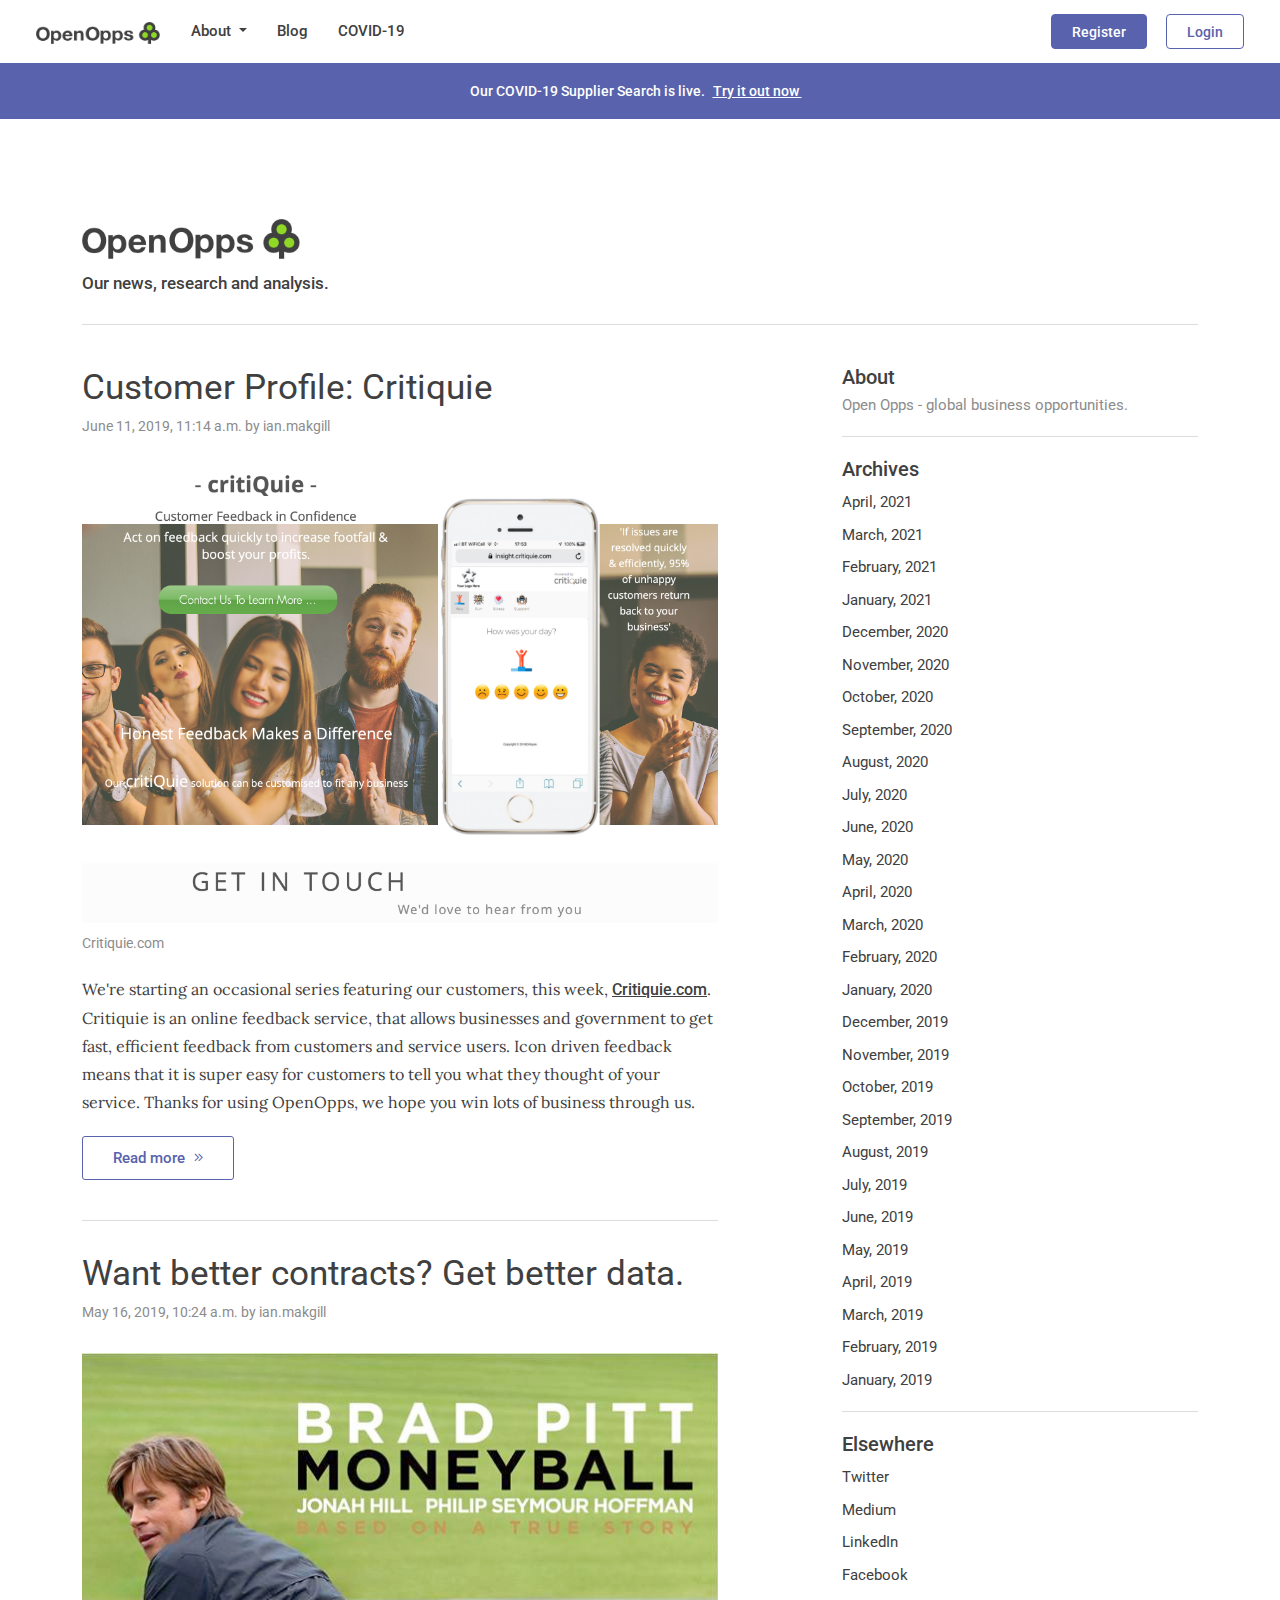
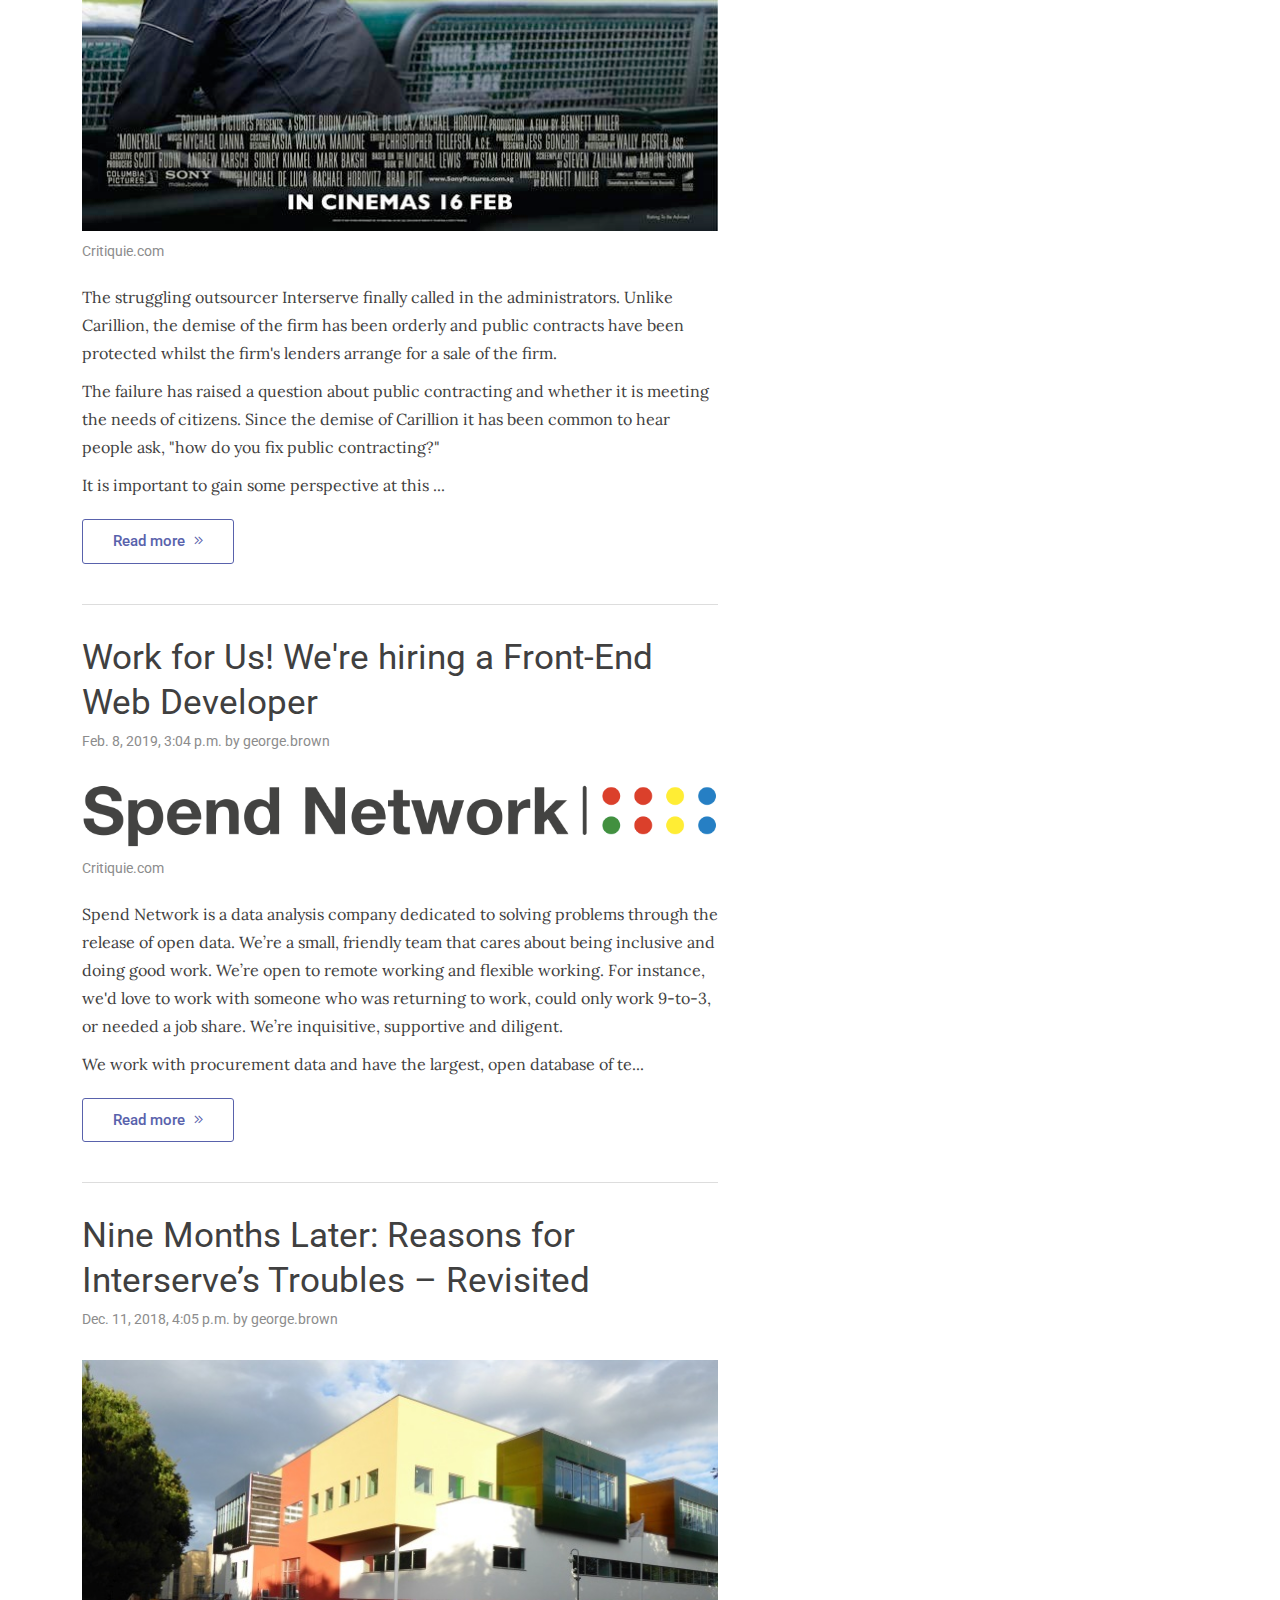
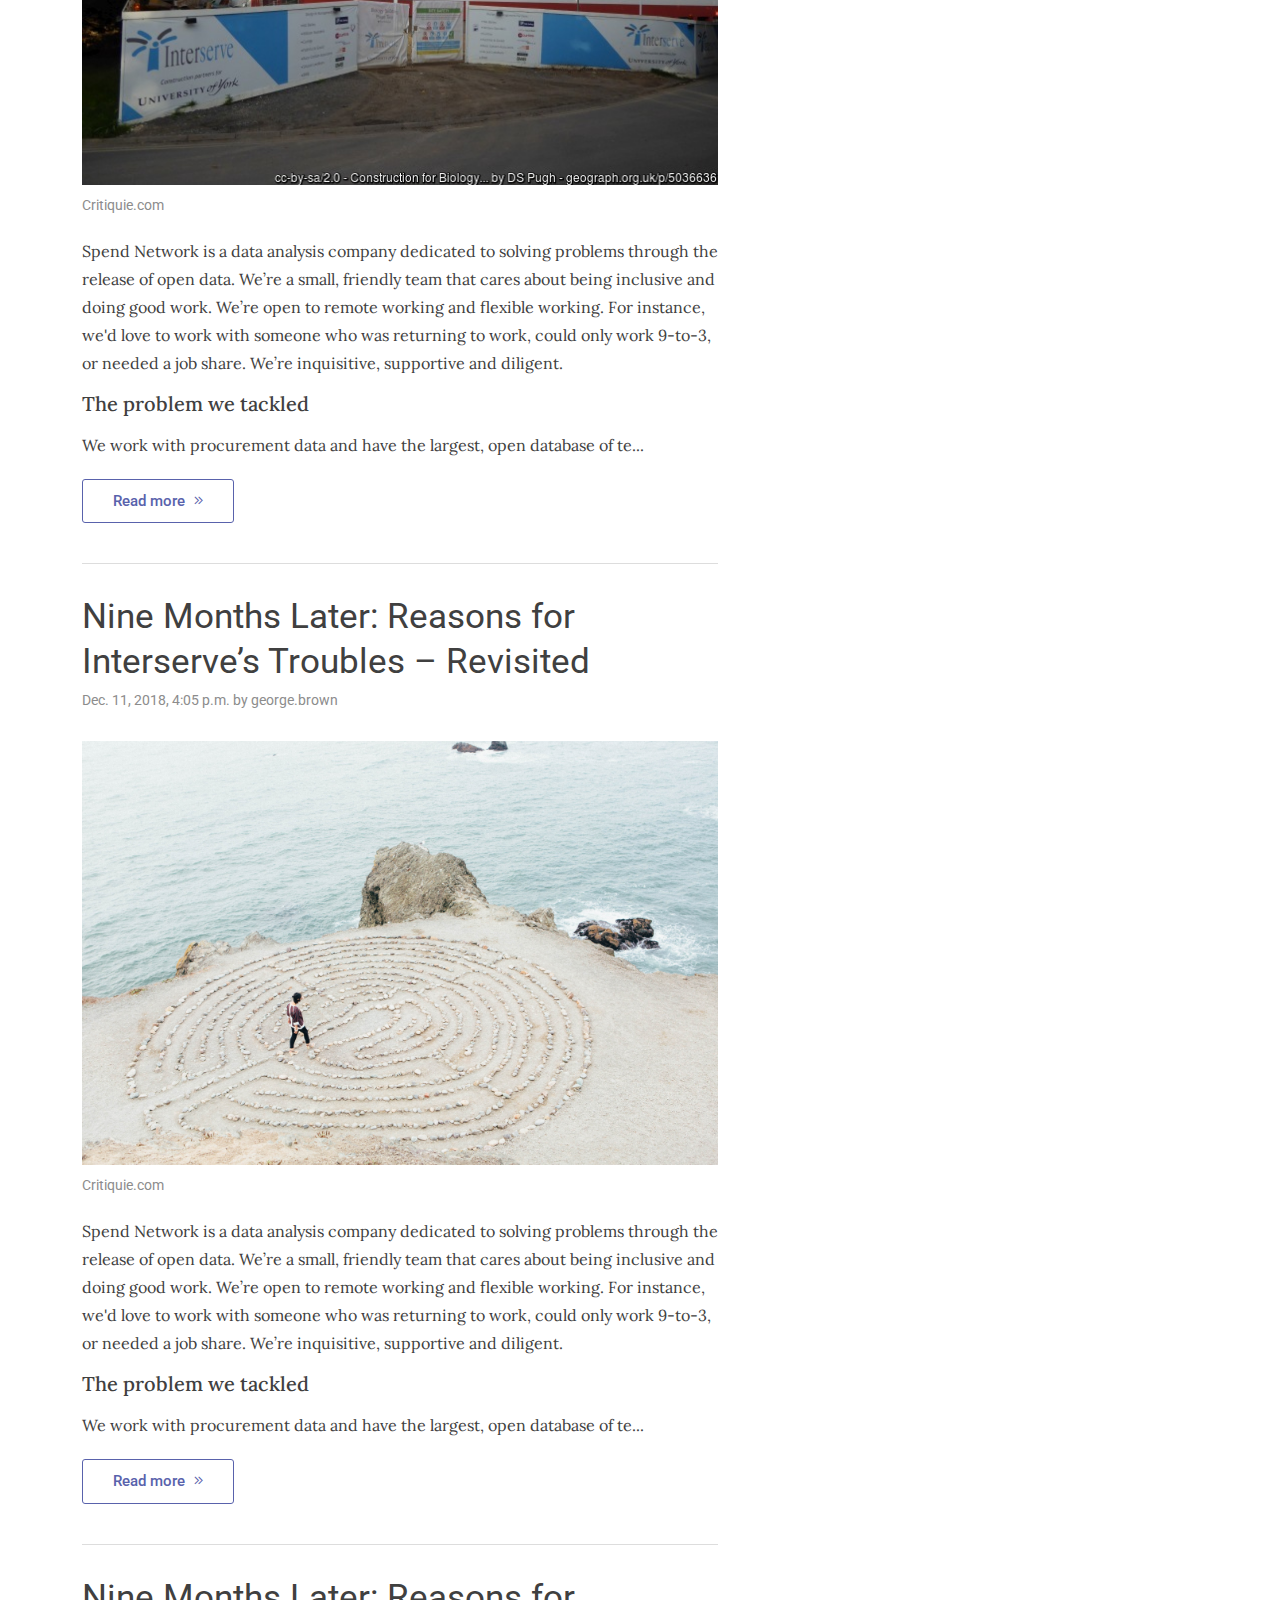
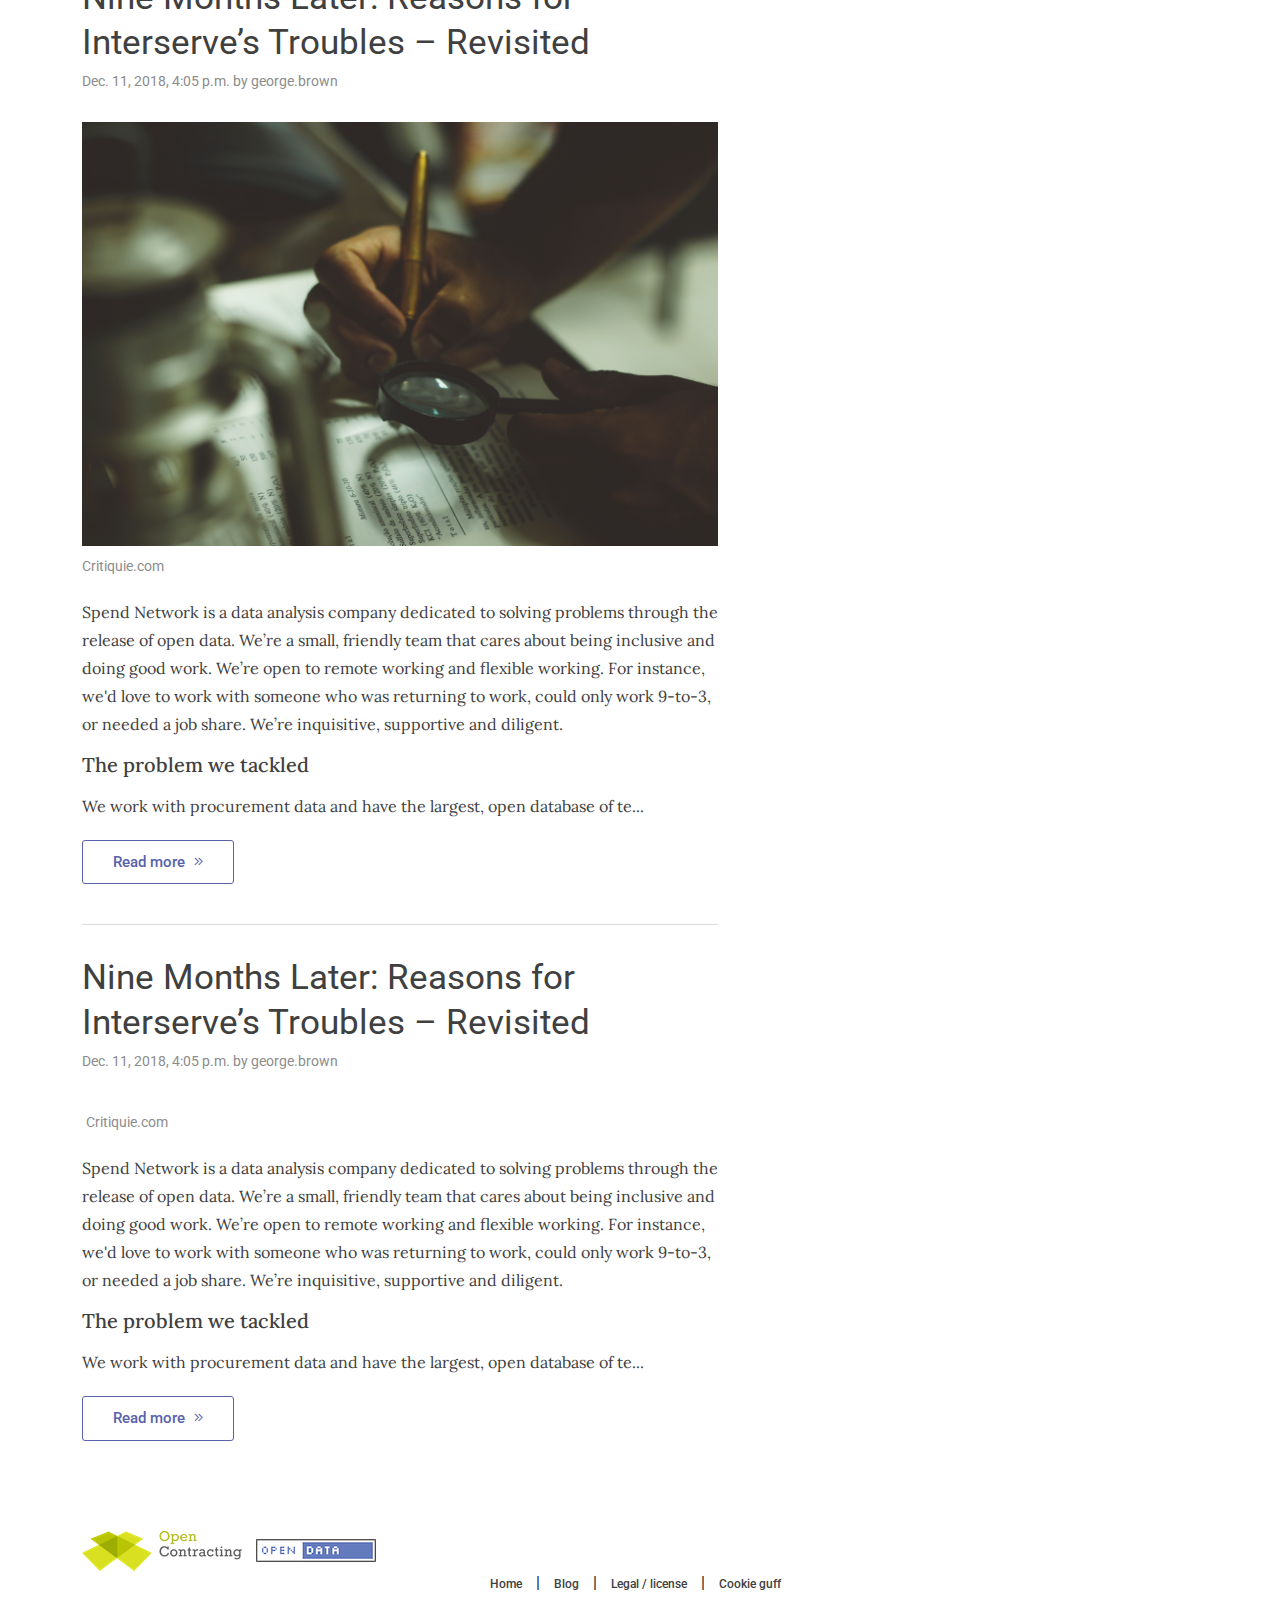
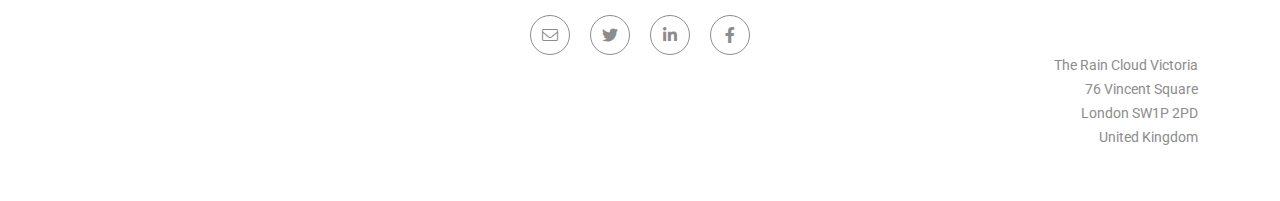
==== blog.html @ 3e7a27a9 "Blog page add" ====
<!doctype html>
<html class="no-js" lang="">

<head>
   <meta charset="utf-8">
   <title>Blog-</title>
   <meta name="description" content="">
   <meta name="viewport" content="width=device-width, initial-scale=1">
   <!-- google fonts link  -->
   <link
      href="https://fonts.googleapis.com/css2?family=Lora:ital,wght@0,400;0,500;0,600;0,700;1,400;1,500;1,600;1,700&family=Roboto:wght@300;400;500;700;900&display=swap"
      rel="stylesheet">
   <!-- Favicons -->
   <link rel="icon" href="asset/img/favicons/icon.png">
   <!-- bootstrap css link  -->
   <link rel="stylesheet" href="asset/css/bootstrap.min.css">
   <!-- font awsome icon link -->
   <link rel="stylesheet" href="asset/css/fontawsome.css">
   <!-- main css file link -->
   <link rel="stylesheet" href="asset/css/style.css">
   <!-- responsive css link -->
   <link rel="stylesheet" href="asset/css/responsive.css">
   <!-- this is for mordanizar js link -->
   <script src="asset/js/vendor/modernizr-3.6.0.min.js"></script>
</head>

<body>
   <!-- start header area  -->
   <header id="main_header">
      <div class="container-fluid">
         <div class="row">
            <div class="col-12">
               <nav class="navbar navbar-expand-lg">
                  <div class="container-fluid">
                     <a class="navbar-brand" href="#">
                        <img class="img-fluid" src="asset/img/logo.png" alt="">
                     </a>
                     <button class="navbar-toggler" type="button" data-bs-toggle="collapse"
                        data-bs-target="#navbarSupportedContent" aria-controls="navbarSupportedContent"
                        aria-expanded="false" aria-label="Toggle navigation">
                        <span class="navbar-toggler-icon"></span>
                     </button>
                     <div class="collapse navbar-collapse" id="navbarSupportedContent">
                        <ul class="navbar-nav me-auto mb-2 mb-lg-0">
                           <li class="nav-item dropdown">
                              <a class="nav-link dropdown-toggle" href="#" id="navbarDropdown" role="button"
                                 data-bs-toggle="dropdown" aria-expanded="false">
                                 About
                              </a>
                              <ul class="dropdown-menu" aria-labelledby="navbarDropdown">
                                 <li><a class="dropdown-item" href="#">Contact us</a></li>
                                 <li><a class="dropdown-item" href="#">Our company</a></li>
                                 <li><a class="dropdown-item" href="#">Vision</a></li>
                                 <li><a class="dropdown-item" href="#">FAQs</a></li>
                                 <li><a class="dropdown-item" href="#">Logos</a></li>
                              </ul>
                           </li>
                           <li class="nav-item">
                              <a class="nav-link" href="#">Blog</a>
                           </li>
                           <li class="nav-item">
                              <a class="nav-link" href="#">COVID-19</a>
                           </li>
                        </ul>
                        <div class="d-flex">
                           <div class="header_auth_btn">
                              <ul>
                                 <li><a class="res_btn" href="#">Register</a></li>
                                 <li><a href="#">Login</a></li>
                              </ul>
                           </div>
                        </div>
                     </div>
                  </div>
               </nav>
            </div>
         </div>
      </div>
   </header>
   <!-- end header area  -->

   <!-- header infor box  -->
   <div id="header_info_box">
      <div class="container">
         <div class="row">
            <div class="col-12">
               <div class="header_info_content text-center">
                  <h4>Our COVID-19 Supplier Search is live. <a href="#">Try it out now <i
                           class="fal fa-angle-double-right"></i></a></h4>
               </div>
            </div>
         </div>
      </div>
   </div>
   <!-- end header info box  -->

   <!-- start blog page wrapper -->
   <section id="blog_page">
      <div class="container">
         <div class="row">
            <div class="col-12">
               <div class="blog_page_top_header">
                  <a href="#">
                     <img class="img-fluid" src="asset/img/logo.png" alt="">
                  </a>
                  <h4>Our news, research and analysis.</h4>
               </div>
               <div class="blog_page_main_wrapper">
                  <div class="row">
                     <div class="col-xl-8">
                        <div class="blog_left_panel">
                           <div class="blog_item">
                              <div class="top_title">
                                 <a href="#">Customer Profile: Critiquie</a>
                                 <p>June 11, 2019, 11:14 a.m. by ian.makgill</p>
                              </div>
                              <div class="blog_image">
                                 <img class="img-fluid" src="asset/img/blog/1.png" alt="">
                                 <a class="image_credit" href="#">Critiquie.com</a>
                              </div>
                              <div class="blog_details">
                                 <p>We're starting an occasional series featuring our customers, this week, <a href="#">Critiquie.com</a>.
                                 Critiquie is an online feedback service, that allows businesses and government to get fast, efficient feedback from customers and service users. Icon driven feedback means that it is super easy for customers to tell you what they thought of your service.
                                 Thanks for using OpenOpps, we hope you win lots of business through us.</p>
                              </div>
                              <div class="blog_read_more_action">
                                 <a href="#">Read more <i class="fal fa-angle-double-right"></i></a>
                              </div>
                           </div>
                           <div class="blog_item">
                              <div class="top_title">
                                 <a href="#">Want better contracts? Get better data.</a>
                                 <p>May 16, 2019, 10:24 a.m. by ian.makgill</p>
                              </div>
                              <div class="blog_image">
                                 <img class="img-fluid" src="asset/img/blog/2.png" alt="">
                                 <a class="image_credit" href="#">Critiquie.com</a>
                              </div>
                              <div class="blog_details">
                                 <p>The struggling outsourcer Interserve finally called in the administrators. Unlike Carillion, the demise of the firm has been orderly and public contracts have been protected whilst the firm's lenders arrange for a sale of the firm.</p>
                                 <p>The failure has raised a question about public contracting and whether it is meeting the needs of citizens. Since the demise of Carillion it has been common to hear people ask, "how do you fix public contracting?"</p>
                                 <p>It is important to gain some perspective at this ...</p>
                              </div>
                              <div class="blog_read_more_action">
                                 <a href="#">Read more <i class="fal fa-angle-double-right"></i></a>
                              </div>
                           </div>
                           <div class="blog_item">
                              <div class="top_title">
                                 <a href="#">Work for Us! We're hiring a Front-End Web Developer</a>
                                 <p>Feb. 8, 2019, 3:04 p.m. by george.brown</p>
                              </div>
                              <div class="blog_image">
                                 <img class="img-fluid" src="asset/img/blog/3.png" alt="">
                                 <a class="image_credit" href="#">Critiquie.com</a>
                              </div>
                              <div class="blog_details">
                                 <p>Spend Network is a data analysis company dedicated to solving problems through the release of open data. We’re a small, friendly team that cares about being inclusive and doing good work. We’re open to remote working and flexible working. For instance, we'd love to work with someone who was returning to work, could only work 9-to-3, or needed a job share. We’re inquisitive, supportive and diligent.</p>
                                 <p>We work with procurement data and have the largest, open database of te...</p>
                              </div>
                              <div class="blog_read_more_action">
                                 <a href="#">Read more <i class="fal fa-angle-double-right"></i></a>
                              </div>
                           </div>
                           <div class="blog_item">
                              <div class="top_title">
                                 <a href="#">Nine Months Later: Reasons for Interserve’s Troubles – Revisited</a>
                                 <p>Dec. 11, 2018, 4:05 p.m. by george.brown</p>
                              </div>
                              <div class="blog_image">
                                 <img class="img-fluid" src="asset/img/blog/4.jpg" alt="">
                                 <a class="image_credit" href="#">Critiquie.com</a>
                              </div>
                              <div class="blog_details">
                                 <p>Spend Network is a data analysis company dedicated to solving problems through the release of open data. We’re a small, friendly team that cares about being inclusive and doing good work. We’re open to remote working and flexible working. For instance, we'd love to work with someone who was returning to work, could only work 9-to-3, or needed a job share. We’re inquisitive, supportive and diligent.</p>
                                 <h3>The problem we tackled</h3>
                                 <p>We work with procurement data and have the largest, open database of te...</p>
                              </div>
                              <div class="blog_read_more_action">
                                 <a href="#">Read more <i class="fal fa-angle-double-right"></i></a>
                              </div>
                           </div>
                           <div class="blog_item">
                              <div class="top_title">
                                 <a href="#">Nine Months Later: Reasons for Interserve’s Troubles – Revisited</a>
                                 <p>Dec. 11, 2018, 4:05 p.m. by george.brown</p>
                              </div>
                              <div class="blog_image">
                                 <img class="img-fluid" src="asset/img/blog/5.jpg" alt="">
                                 <a class="image_credit" href="#">Critiquie.com</a>
                              </div>
                              <div class="blog_details">
                                 <p>Spend Network is a data analysis company dedicated to solving problems through the release of open data. We’re a small, friendly team that cares about being inclusive and doing good work. We’re open to remote working and flexible working. For instance, we'd love to work with someone who was returning to work, could only work 9-to-3, or needed a job share. We’re inquisitive, supportive and diligent.</p>
                                 <h3>The problem we tackled</h3>
                                 <p>We work with procurement data and have the largest, open database of te...</p>
                              </div>
                              <div class="blog_read_more_action">
                                 <a href="#">Read more <i class="fal fa-angle-double-right"></i></a>
                              </div>
                           </div>
                           <div class="blog_item">
                              <div class="top_title">
                                 <a href="#">Nine Months Later: Reasons for Interserve’s Troubles – Revisited</a>
                                 <p>Dec. 11, 2018, 4:05 p.m. by george.brown</p>
                              </div>
                              <div class="blog_image">
                                 <img class="img-fluid" src="asset/img/blog/6.jpg" alt="">
                                 <a class="image_credit" href="#">Critiquie.com</a>
                              </div>
                              <div class="blog_details">
                                 <p>Spend Network is a data analysis company dedicated to solving problems through the release of open data. We’re a small, friendly team that cares about being inclusive and doing good work. We’re open to remote working and flexible working. For instance, we'd love to work with someone who was returning to work, could only work 9-to-3, or needed a job share. We’re inquisitive, supportive and diligent.</p>
                                 <h3>The problem we tackled</h3>
                                 <p>We work with procurement data and have the largest, open database of te...</p>
                              </div>
                              <div class="blog_read_more_action">
                                 <a href="#">Read more <i class="fal fa-angle-double-right"></i></a>
                              </div>
                           </div>
                           <div class="blog_item">
                              <div class="top_title">
                                 <a href="#">Nine Months Later: Reasons for Interserve’s Troubles – Revisited</a>
                                 <p>Dec. 11, 2018, 4:05 p.m. by george.brown</p>
                              </div>
                              <div class="blog_image">
                                 <img class="img-fluid" src="asset/img/blog/7.jpg" alt="">
                                 <a class="image_credit" href="#">Critiquie.com</a>
                              </div>
                              <div class="blog_details">
                                 <p>Spend Network is a data analysis company dedicated to solving problems through the release of open data. We’re a small, friendly team that cares about being inclusive and doing good work. We’re open to remote working and flexible working. For instance, we'd love to work with someone who was returning to work, could only work 9-to-3, or needed a job share. We’re inquisitive, supportive and diligent.</p>
                                 <h3>The problem we tackled</h3>
                                 <p>We work with procurement data and have the largest, open database of te...</p>
                              </div>
                              <div class="blog_read_more_action">
                                 <a href="#">Read more <i class="fal fa-angle-double-right"></i></a>
                              </div>
                           </div>
                        </div>
                     </div>
                     <div class="col-xl-4">
                        <div class="blog_page_right_panel">
                           <div class="about_right_blog">
                              <h3>About</h3>
                              <p>Open Opps - global business opportunities.</p>
                           </div>
                           <div class="blog_right_archive">
                              <h3>Archives</h3>
                              <ul>
                                 <li><a href="#">April, 2021</a></li>
                                 <li><a href="#">March, 2021</a></li>
                                 <li><a href="#">February, 2021</a></li>
                                 <li><a href="#">January, 2021</a></li>
                                 <li><a href="#">December, 2020</a></li>
                                 <li><a href="#">November, 2020</a></li>
                                 <li><a href="#">October, 2020</a></li>
                                 <li><a href="#">September, 2020</a></li>
                                 <li><a href="#">August, 2020</a></li>
                                 <li><a href="#">July, 2020</a></li>
                                 <li><a href="#">June, 2020</a></li>
                                 <li><a href="#">May, 2020</a></li>
                                 <li><a href="#">April, 2020</a></li>
                                 <li><a href="#">March, 2020</a></li>
                                 <li><a href="#">February, 2020</a></li>
                                 <li><a href="#">January, 2020</a></li>
                                 <li><a href="#">December, 2019</a></li>
                                 <li><a href="#">November, 2019</a></li>
                                 <li><a href="#">October, 2019</a></li>
                                 <li><a href="#">September, 2019</a></li>
                                 <li><a href="#">August, 2019</a></li>
                                 <li><a href="#">July, 2019</a></li>
                                 <li><a href="#">June, 2019</a></li>
                                 <li><a href="#">May, 2019</a></li>
                                 <li><a href="#">April, 2019</a></li>
                                 <li><a href="#">March, 2019</a></li>
                                 <li><a href="#">February, 2019</a></li>
                                 <li><a href="#">January, 2019</a></li>
                              </ul>
                           </div>
                           <div class="blog_right_else">
                              <h3>Elsewhere</h3>
                              <ul>
                                 <li><a href="#">Twitter</a></li>
                                 <li><a href="#">Medium</a></li>
                                 <li><a href="#">LinkedIn</a></li>
                                 <li><a href="#">Facebook</a></li>
                              </ul>
                           </div>
                        </div>
                     </div>
                  </div>
               </div>
            </div>
         </div>
      </div>
   </section>
   <!-- end blog page wrapper -->




















   <!-- start footer area  -->
   <footer id="footer">
      <div class="container">
         <div class="row">
            <div class="col-12">
               <div class="footer_wrapper">
                  <div class="row align-items-center">
                     <div class="col-xxl-4">
                        <div class="footer_left_image">
                           <ul>
                              <li><img class="img-fluid" src="asset/img/ocp.png" alt=""></li>
                              <li><img class="img-fluid" src="asset/img/open-data.png" alt=""></li>
                           </ul>
                        </div>
                     </div>
                     <div class="col-xxl-4">
                        <div class="footer_social text-center">
                           <div class="link_box">
                              <ul>
                                 <li><a href="#">Home</a></li>
                                 <li>|</li>
                                 <li><a href="#">Blog</a></li>
                                 <li>|</li>
                                 <li><a href="#">Legal / license</a></li>
                                 <li>|</li>
                                 <li><a href="#">Cookie guff</a></li>
                              </ul>
                           </div>
                           <div class="social_box">
                              <ul>
                                 <li><a href="#"><i class="fal fa-envelope"></i></a></li>
                                 <li><a href="#"><i class="fab fa-twitter"></i></a></li>
                                 <li><a href="#"><i class="fab fa-linkedin-in"></i></a></li>
                                 <li><a href="#"><i class="fab fa-facebook-f"></i></a></li>
                              </ul>
                           </div>
                        </div>
                     </div>
                     <div class="col-xxl-4">
                        <div class="footer_right_box text-end">
                           <ul>
                              <li>The Rain Cloud Victoria</li>
                              <li>76 Vincent Square</li>
                              <li>London SW1P 2PD</li>
                              <li>United Kingdom</li>
                           </ul>
                        </div>
                     </div>
                  </div>
               </div>
            </div>
         </div>
      </div>
   </footer>
   <!-- end footer area  -->

   <!-- all javascript load here -->
   <script src="asset/js/vendor/jquery-3.3.1.min.js"></script>
   <script src="asset/js/bootstrap.bundle.min.js"></script>
   <script src="asset/js/custom.js"></script>
</body>

</html>
---- asset/css/style.css ----
*{margin:0;padding:0;outline:0;font-family:"Roboto",sans-serif}ul{margin:0;padding:0;font-family:"Roboto",sans-serif}ul li{margin:0;padding:0;list-style:none;font-family:"Roboto",sans-serif}a{text-decoration:none;color:#404040;transition:0.4s;font-family:"Roboto",sans-serif}a:hover{text-decoration:none;color:#404040}h1,h2,h3,h4,h5,h6{margin:0;padding:0;font-family:"Roboto",sans-serif;color:#404040}body{position:relative;font-family:"Roboto",sans-serif}p{margin:0;padding:0;color:#8C8C8C;font-family:"Roboto",sans-serif}.c_input{border:1px solid #ddd;font-size:1.25rem;line-height:1.333333;width:100%;border-radius:0px;color:#8C8C8C;transition:0.4s}.c_input:focus{border-color:#5962AC}.pl0{padding-left:0px}.pr0{padding-right:0px}#main_header{background-color:#fff}#main_header .navbar{padding:0px}#main_header .navbar-brand img{width:140px}#main_header .nav-link{font-weight:500;font-size:15px;padding:20px 15px}#main_header .dropdown-menu{width:200px;border:none;box-shadow:0px 23px 46px rgba(0,0,0,0.1);padding:0px;margin-top:0px}#main_header .dropdown-item{font-weight:500;font-size:15px;padding:10px 15px;background-color:#fff}#main_header .dropdown-item:hover{background-color:#5962AC;color:#fff}#main_header .header_auth_btn ul li{display:inline-block;margin-left:15px}#main_header .header_auth_btn ul li a{display:block;height:35px;padding:0px 20px;border:1px solid #5962AC;text-align:center;font-weight:500;line-height:35px;font-size:14px;border-radius:4px;color:#5962AC}#main_header .header_auth_btn ul li a:hover{background-color:#5962AC;color:#fff;box-shadow:0px 23px 46px rgba(0,0,0,0.1)}#main_header .header_auth_btn ul li .res_btn{background-color:#5962AC;color:#fff}#header_info_box{background-color:#5962AC;padding:20px 0px}#header_info_box .header_info_content h4{color:#fff;font-size:16px;font-size:14px}#header_info_box .header_info_content h4 a{color:#fff;font-size:16px;font-size:14px;text-decoration:underline;margin-left:5px}#header_info_box .header_info_content h4 a i{opacity:0;position:relative;left:0px;transition:0.4s}#header_info_box .header_info_content h4 a:hover{text-decoration:none}#header_info_box .header_info_content h4 a:hover i{left:10px;opacity:1}#hero_banar{padding:60px 0px;background-color:#fff}#serch_engine_area{padding:10px 0px 40px 0px}#serch_engine_area .top_title{border-top:1px solid #ddd;padding-top:40px}#serch_engine_area .top_title h3{color:#404040;font-size:28px;font-family:"Lora",serif}#serch_engine_area .top_title p{font-size:17px;color:#404040;margin-top:7px;font-family:"Lora",serif}#serch_engine_area .main_form_area{margin-top:60px}#serch_engine_area .main_form_area .normal_form .input_box input{color:#404040}#serch_engine_area .main_form_area .normal_form .input_box input,#serch_engine_area .main_form_area .normal_form .input_box select{height:55px;padding:0px 25px;font-size:17px;line-height:55px;font-weight:400}#serch_engine_area .main_form_area .normal_form .input_box select{border-left:none}#serch_engine_area .main_form_area .normal_form .input_box select option{font-size:18px;color:#404040}#serch_engine_area .main_form_area .normal_form .form_subit_btn button{width:70px;background-color:#5962AC;border:none;height:55px;color:#fff;outline:none;line-height:55px}#serch_engine_area .main_form_area .toggle_advance_form{margin-top:10px}#serch_engine_area .main_form_area .toggle_advance_form button{background-color:transparent;border:none;outline:none;color:#0275d8;font-size:14px}#serch_engine_area .main_form_area #advanced-search-collaspe{margin-top:20px}#serch_engine_area .main_form_area .advace_form_element .form_row{margin-bottom:20px}#serch_engine_area .main_form_area .advace_form_element .form_row:last-child{margin-bottom:0px}#serch_engine_area .main_form_area .advace_form_element .input_box label{font-size:13px;color:#404040;display:block;margin-bottom:7px}#serch_engine_area .main_form_area .advace_form_element .input_box input{width:100%;height:40px;line-height:40px;font-size:13px;font-weight:500;padding:0px 13px;color:#8C8C8C}#serch_engine_area .main_form_area .advace_form_element .input_box select{width:100%;height:40px;line-height:40px;font-size:13px;font-weight:500;padding:0px 13px}#serch_engine_area .main_form_area .advace_form_element .input_box select option{color:#404040;font-size:15px}#about_feedback_area{padding:50px 0px;background-color:#fff}#about_feedback_area .about_feedback_wrapper{border-top:1px solid #ddd;border-bottom:1px solid #ddd;padding:70px 0px}#about_feedback_area .about_feedback_wrapper .about_feedback_content h3{font-family:"Lora",serif;font-size:28px;line-height:35px;color:#404040;width:90%;margin:0 auto}#about_feedback_area .about_feedback_wrapper .about_feedback_content p{margin-top:14px}#leading_research{padding:30px 0px 50px 0px;background-color:#fff}#leading_research .top_title h3{font-family:"Lora",serif;font-size:30px}#leading_research .leading_research_wrapper{margin-top:60px;border-bottom:1px solid #ddd;padding-bottom:100px}#leading_research .leading_research_wrapper .leading_research_item h3{font-family:"Lora",serif;color:#404040;font-size:25px}#leading_research .leading_research_wrapper .leading_research_item p{width:70%;margin:0 auto;margin-top:15px;color:#404040}#leading_research .leading_research_wrapper .leading_research_item a{display:inline-block;border:1px solid #5962AC;color:#5962AC;font-weight:600;font-size:14px;margin-top:18px;padding:10px 30px;border-radius:3px}#leading_research .leading_research_wrapper .leading_research_item a:hover{background-color:#5962AC;color:#fff}#why_us{padding:30px 0px 50px 0px;background-color:#fff}#why_us .top_title h3{font-family:"Lora",serif;font-size:30px}#why_us .why_us_wrapper{margin-top:60px;border-bottom:1px solid #ddd;padding-bottom:90px}#why_us .why_us_wrapper .why_us_item h3{font-family:"Lora",serif;color:#404040;font-size:25px}#why_us .why_us_wrapper .why_us_item p{width:80%;margin:0 auto;margin-top:10px;color:#404040}#why_us .why_us_wrapper .why_us_item a{display:inline-block;border:1px solid #5962AC;color:#5962AC;font-weight:600;font-size:14px;margin-top:18px;padding:10px 30px;border-radius:3px}#why_us .why_us_wrapper .why_us_item a:hover{background-color:#5962AC;color:#fff}#brand_area{padding:20px 0px 50px 0px;background-color:#fff}#brand_area .top_title h3{font-family:"Lora",serif;font-size:26px;color:#404040}#brand_area .brand_wrapper{margin-top:50px;border-bottom:1px solid #ddd;padding-bottom:100px}#footer{padding:50px 0px 50px 0px;background-color:#fff}#footer .footer_wrapper .footer_left_image ul li{display:inline-block;margin-right:10px}#footer .footer_wrapper .footer_social .link_box ul li{display:inline-block;margin-right:10px}#footer .footer_wrapper .footer_social .link_box ul li a{color:#404040;font-weight:500;font-size:12px}#footer .footer_wrapper .footer_social .link_box ul li a:hover{color:#5962AC;text-decoration:underline}#footer .footer_wrapper .footer_social .social_box{margin-top:20px}#footer .footer_wrapper .footer_social .social_box ul li{display:inline-block;margin:0px 8px}#footer .footer_wrapper .footer_social .social_box ul li a{height:40px;width:40px;border:1px solid #8C8C8C;display:block;text-align:center;line-height:40px;color:#8C8C8C;border-radius:50%}#footer .footer_wrapper .footer_social .social_box ul li a:hover{background-color:#5962AC;border-color:#5962AC;color:#fff}#footer .footer_wrapper .footer_right_box ul li{display:block;font-size:14px;color:#8C8C8C;margin-bottom:3px}#blog_page{padding:100px 0px 40px 0px;background-color:#fff}#blog_page .blog_page_top_header{border-bottom:1px solid #ddd;padding-bottom:30px}#blog_page .blog_page_top_header a img{height:40px}#blog_page .blog_page_top_header h4{font-size:17px;color:#404040;margin-top:14px}#blog_page .blog_page_main_wrapper{margin-top:40px}#blog_page .blog_page_main_wrapper .blog_left_panel{padding-right:100px}#blog_page .blog_page_main_wrapper .blog_left_panel .blog_item{border-bottom:1px solid #ddd;padding-bottom:40px;margin-bottom:30px}#blog_page .blog_page_main_wrapper .blog_left_panel .blog_item .top_title a{font-size:35px;color:#404040;line-height:45px}#blog_page .blog_page_main_wrapper .blog_left_panel .blog_item .top_title a:hover{text-decoration:underline;color:#5962AC}#blog_page .blog_page_main_wrapper .blog_left_panel .blog_item .top_title p{font-size:14px;margin-top:6px}#blog_page .blog_page_main_wrapper .blog_left_panel .blog_item .blog_image{margin-top:30px}#blog_page .blog_page_main_wrapper .blog_left_panel .blog_item .blog_image img{width:100%}#blog_page .blog_page_main_wrapper .blog_left_panel .blog_item .blog_image .image_credit{font-size:14px;color:#8C8C8C;margin-top:10px;display:inline-block}#blog_page .blog_page_main_wrapper .blog_left_panel .blog_item .blog_image .image_credit:hover{color:#5962AC;text-decoration:underline}#blog_page .blog_page_main_wrapper .blog_left_panel .blog_item .blog_details{margin-top:20px}#blog_page .blog_page_main_wrapper .blog_left_panel .blog_item .blog_details p{font-size:16px;color:#404040;line-height:28px;margin-bottom:10px;font-family:"Lora",serif}#blog_page .blog_page_main_wrapper .blog_left_panel .blog_item .blog_details p a{color:#404040;text-decoration:underline;font-weight:500}#blog_page .blog_page_main_wrapper .blog_left_panel .blog_item .blog_details p a:hover{color:#5962AC}#blog_page .blog_page_main_wrapper .blog_left_panel .blog_item .blog_details h3{margin:15px 0px;font-size:20px;font-family:"Lora",serif;color:#404040}#blog_page .blog_page_main_wrapper .blog_left_panel .blog_item .blog_read_more_action{margin-top:20px}#blog_page .blog_page_main_wrapper .blog_left_panel .blog_item .blog_read_more_action a{display:inline-block;border:1px solid #5962AC;color:#5962AC;font-weight:500;font-size:15px;padding:10px 30px;border-radius:3px}#blog_page .blog_page_main_wrapper .blog_left_panel .blog_item .blog_read_more_action a i{margin-left:5px}#blog_page .blog_page_main_wrapper .blog_left_panel .blog_item .blog_read_more_action a:hover{background-color:#5962AC;color:#fff;box-shadow:0px 23px 46px rgba(0,0,0,0.1)}#blog_page .blog_page_main_wrapper .blog_left_panel :last-child{margin-bottom:0px;padding-bottom:0px;border:none}#blog_page .blog_page_main_wrapper .blog_page_right_panel .about_right_blog{border-bottom:1px solid #ddd;padding-bottom:20px}#blog_page .blog_page_main_wrapper .blog_page_right_panel .about_right_blog h3{font-size:20px;color:#404040}#blog_page .blog_page_main_wrapper .blog_page_right_panel .about_right_blog p{font-size:15px;margin-top:5px}#blog_page .blog_page_main_wrapper .blog_page_right_panel .blog_right_archive{margin-top:20px;border-bottom:1px solid #ddd;padding-bottom:20px}#blog_page .blog_page_main_wrapper .blog_page_right_panel .blog_right_archive h3{font-size:20px;color:#404040}#blog_page .blog_page_main_wrapper .blog_page_right_panel .blog_right_archive ul{margin-top:10px}#blog_page .blog_page_main_wrapper .blog_page_right_panel .blog_right_archive ul li{display:block;font-size:15px;margin-bottom:10px}#blog_page .blog_page_main_wrapper .blog_page_right_panel .blog_right_archive ul li a:hover{color:#5962AC;text-decoration:underline}#blog_page .blog_page_main_wrapper .blog_page_right_panel .blog_right_archive ul :last-child{margin-bottom:0px}#blog_page .blog_page_main_wrapper .blog_page_right_panel .blog_right_else{margin-top:20px}#blog_page .blog_page_main_wrapper .blog_page_right_panel .blog_right_else h3{font-size:20px;color:#404040}#blog_page .blog_page_main_wrapper .blog_page_right_panel .blog_right_else ul{margin-top:10px}#blog_page .blog_page_main_wrapper .blog_page_right_panel .blog_right_else ul li{display:block;font-size:15px;margin-bottom:10px}#blog_page .blog_page_main_wrapper .blog_page_right_panel .blog_right_else ul li a:hover{color:#5962AC;text-decoration:underline}#blog_page .blog_page_main_wrapper .blog_page_right_panel .blog_right_else ul :last-child{margin-bottom:0px}.fake{height:100vh}
---- asset/css/responsive.css ----
/* XL (laptop) Device :1200px. */
@media (min-width: 1200px) and (max-width: 1500px) {
    
}
@media (min-width: 1200px) and (max-width: 1300px) {
   
}
/* LG Device :992px. */
@media (min-width: 992px) and (max-width: 1199px) {
    
}


/* MD Device :768px. */
@media (min-width: 768px) and (max-width: 991px) {}


@media (max-width: 767px) {
}

/*-- Phone Landscape --*/
@media only screen and (min-width: 576px) and (max-width: 767px) {}



/* Extra small Device. */
@media (max-width: 575px) {}
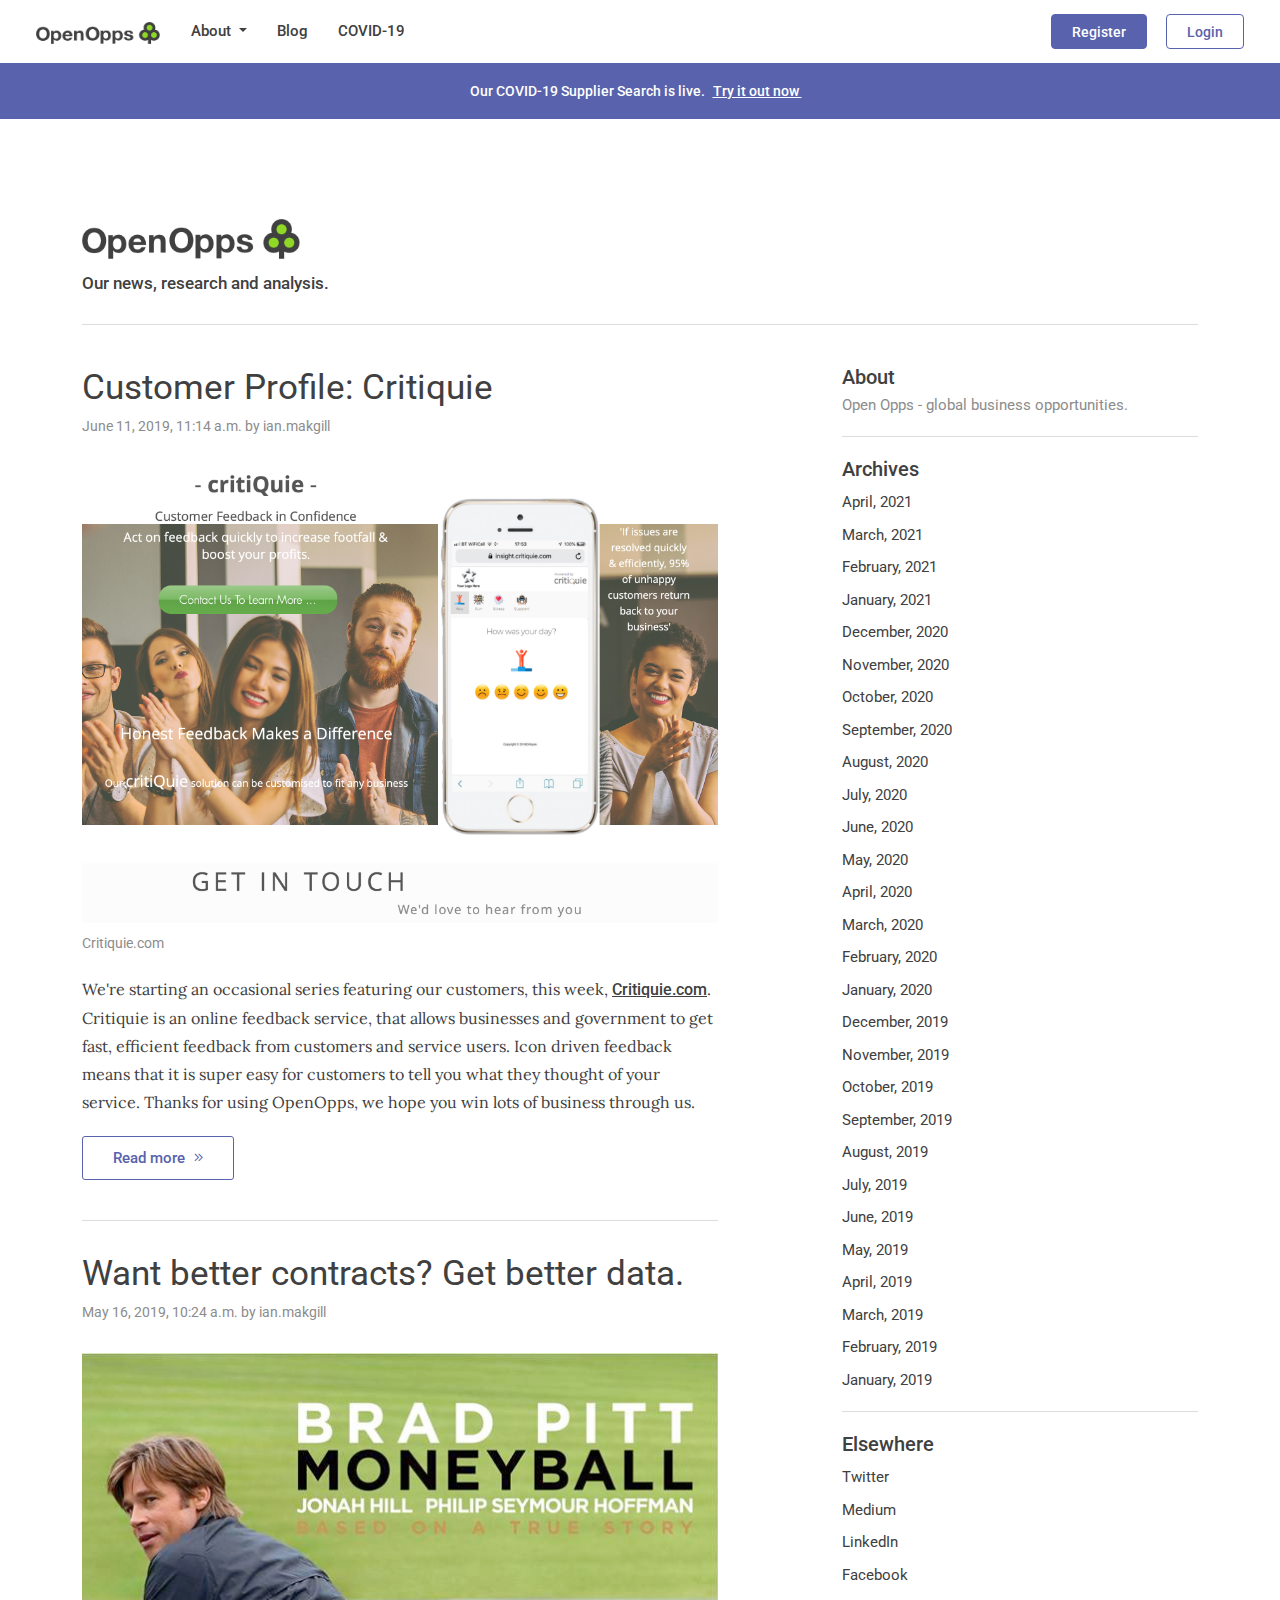
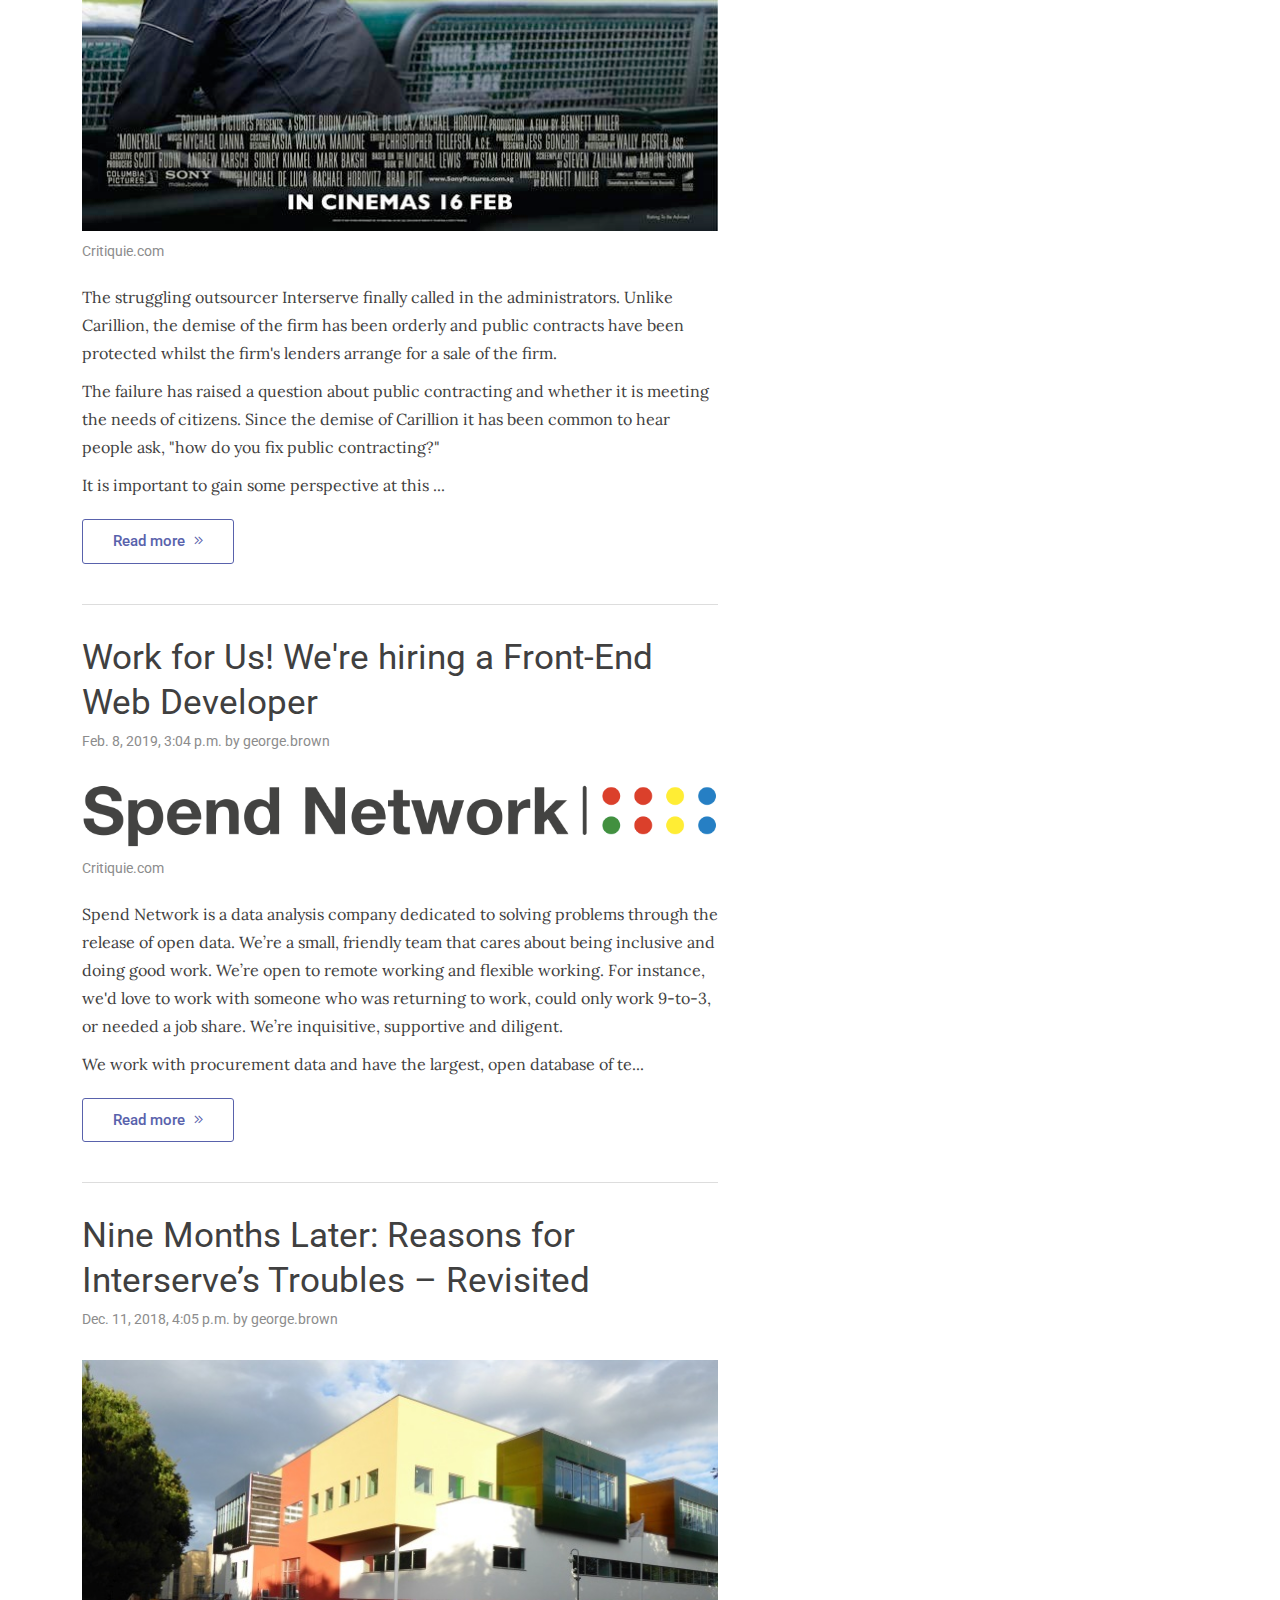
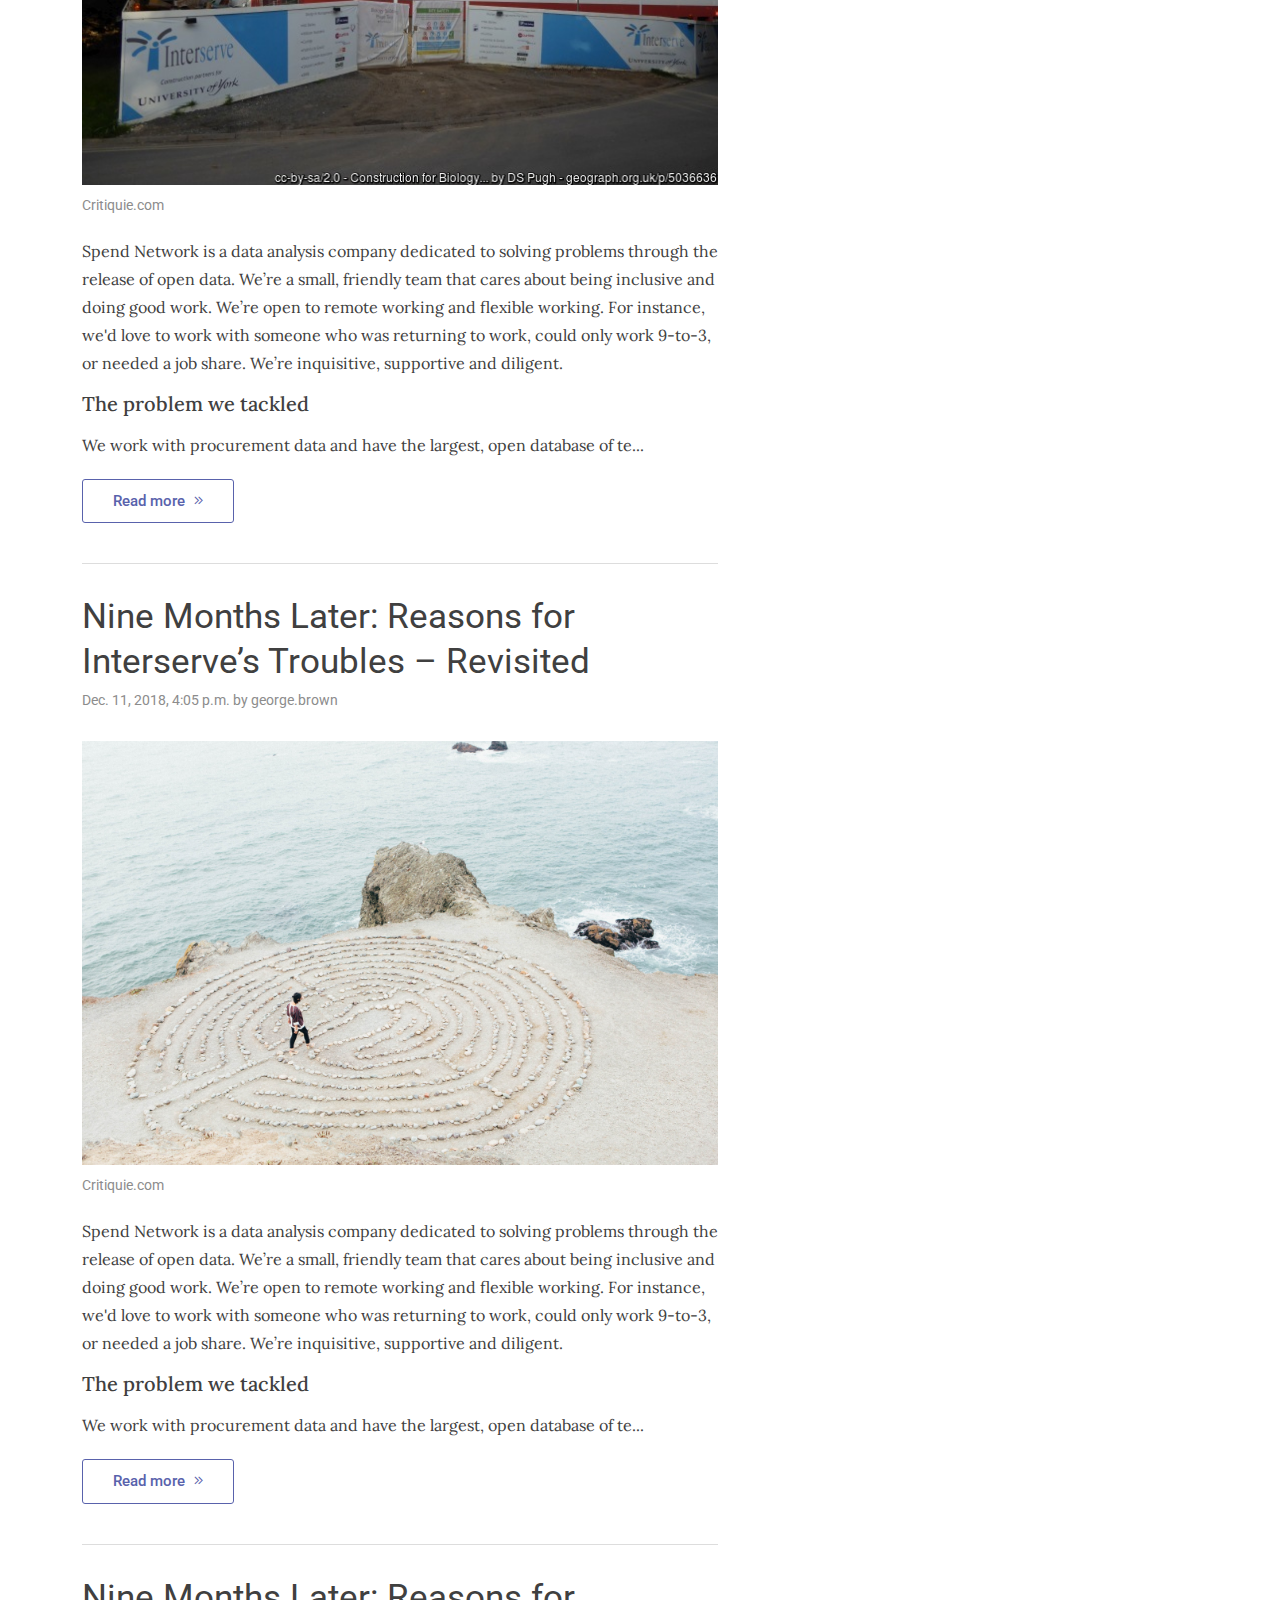
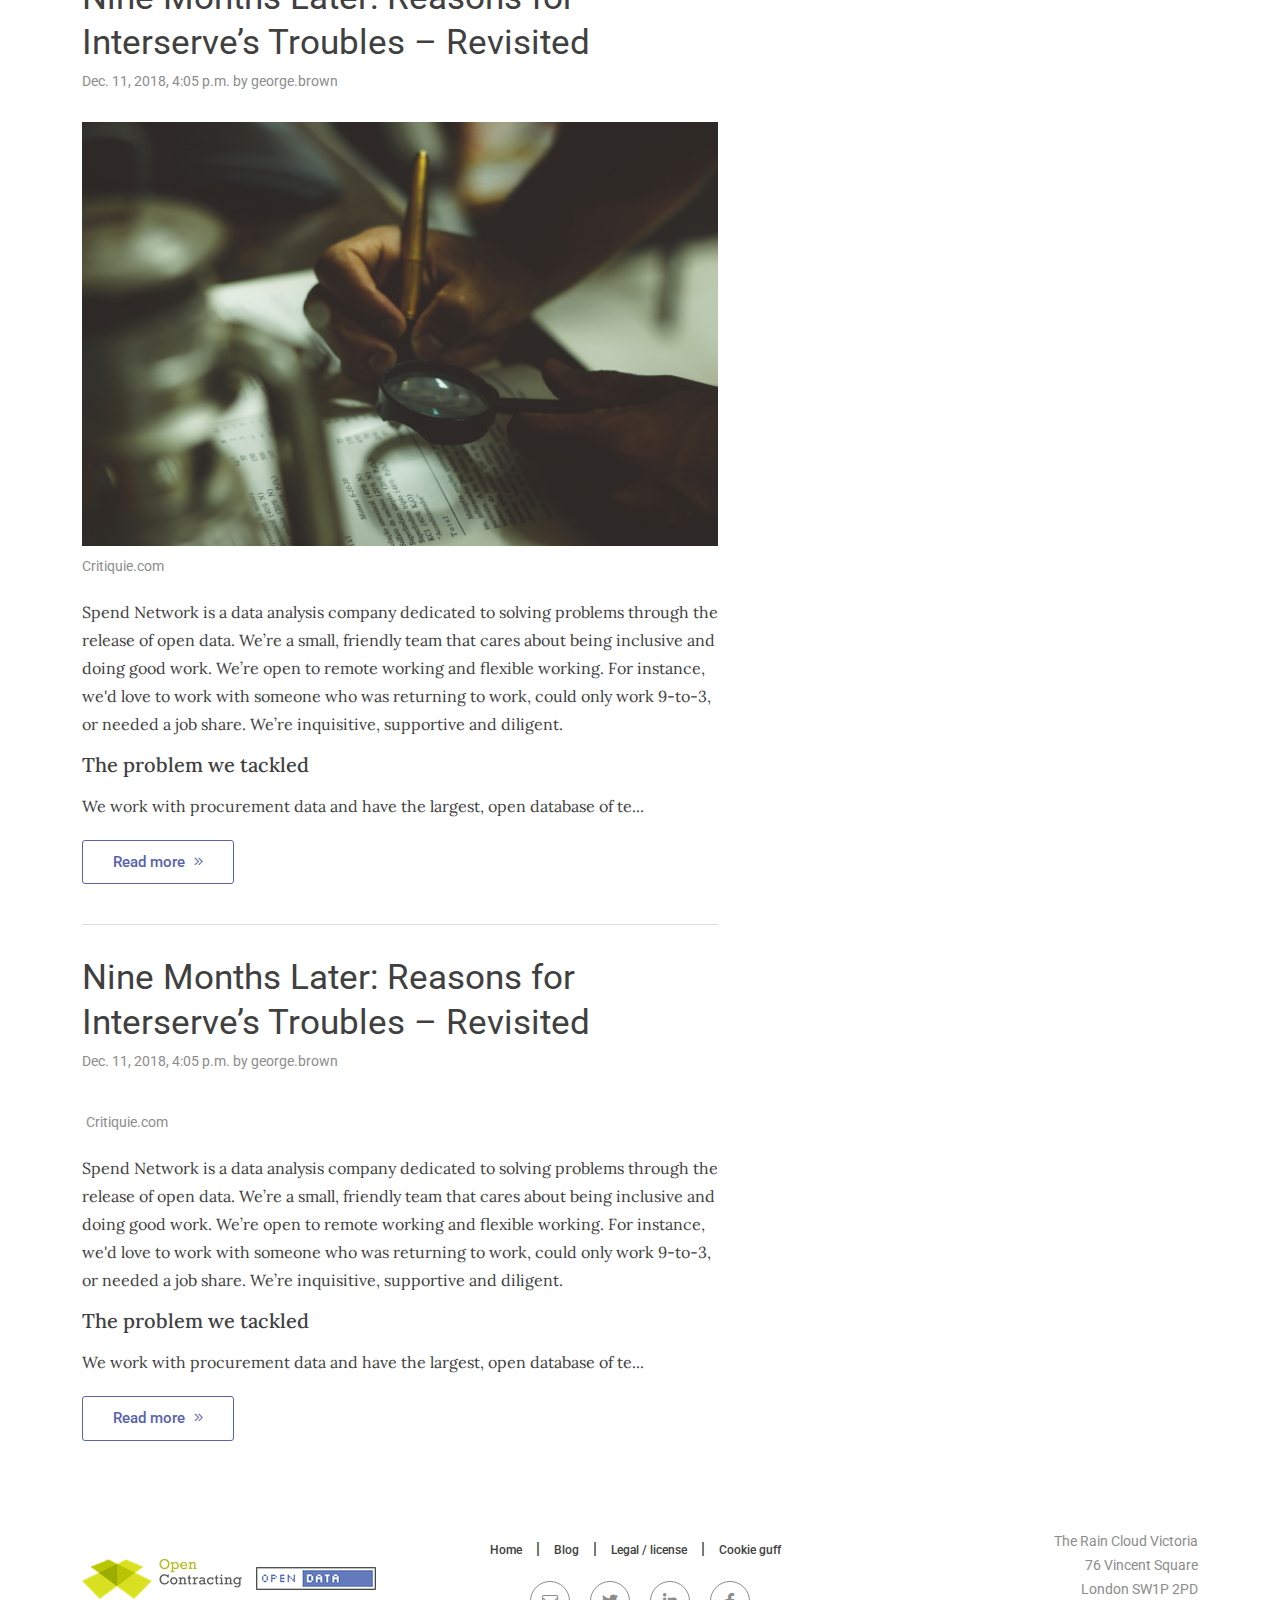
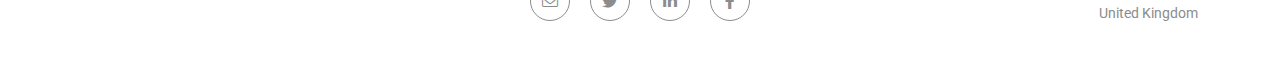
==== commit e242d4f9: "all page done with responsive" ====
--- a/blog.html
+++ b/blog.html
@@ -38,7 +38,9 @@
                      <button class="navbar-toggler" type="button" data-bs-toggle="collapse"
                         data-bs-target="#navbarSupportedContent" aria-controls="navbarSupportedContent"
                         aria-expanded="false" aria-label="Toggle navigation">
-                        <span class="navbar-toggler-icon"></span>
+                        <span class="navbar-toggler-icon">
+                           <i class="far fa-bars"></i>
+                        </span>
                      </button>
                      <div class="collapse navbar-collapse" id="navbarSupportedContent">
                         <ul class="navbar-nav me-auto mb-2 mb-lg-0">
@@ -107,7 +109,7 @@
                </div>
                <div class="blog_page_main_wrapper">
                   <div class="row">
-                     <div class="col-xl-8">
+                     <div class="col-xl-8 col-lg-9">
                         <div class="blog_left_panel">
                            <div class="blog_item">
                               <div class="top_title">
@@ -236,7 +238,7 @@
                            </div>
                         </div>
                      </div>
-                     <div class="col-xl-4">
+                     <div class="col-xl-4 col-lg-3">
                         <div class="blog_page_right_panel">
                            <div class="about_right_blog">
                               <h3>About</h3>
@@ -320,7 +322,7 @@
             <div class="col-12">
                <div class="footer_wrapper">
                   <div class="row align-items-center">
-                     <div class="col-xxl-4">
+                     <div class="col-xxl-4 col-xl-4 col-lg-3 col-md-3 col-sm-12">
                         <div class="footer_left_image">
                            <ul>
                               <li><img class="img-fluid" src="asset/img/ocp.png" alt=""></li>
@@ -328,7 +330,7 @@
                            </ul>
                         </div>
                      </div>
-                     <div class="col-xxl-4">
+                     <div class="col-xxl-4 col-xl-4 col-lg-6 col-md-6 col-sm-7">
                         <div class="footer_social text-center">
                            <div class="link_box">
                               <ul>
@@ -351,7 +353,7 @@
                            </div>
                         </div>
                      </div>
-                     <div class="col-xxl-4">
+                     <div class="col-xxl-4 col-xl-4 col-lg-3 col-md-3 col-sm-5">
                         <div class="footer_right_box text-end">
                            <ul>
                               <li>The Rain Cloud Victoria</li>
--- a/asset/css/style.css
+++ b/asset/css/style.css
@@ -1 +1 @@
-*{margin:0;padding:0;outline:0;font-family:"Roboto",sans-serif}ul{margin:0;padding:0;font-family:"Roboto",sans-serif}ul li{margin:0;padding:0;list-style:none;font-family:"Roboto",sans-serif}a{text-decoration:none;color:#404040;transition:0.4s;font-family:"Roboto",sans-serif}a:hover{text-decoration:none;color:#404040}h1,h2,h3,h4,h5,h6{margin:0;padding:0;font-family:"Roboto",sans-serif;color:#404040}body{position:relative;font-family:"Roboto",sans-serif}p{margin:0;padding:0;color:#8C8C8C;font-family:"Roboto",sans-serif}.c_input{border:1px solid #ddd;font-size:1.25rem;line-height:1.333333;width:100%;border-radius:0px;color:#8C8C8C;transition:0.4s}.c_input:focus{border-color:#5962AC}.pl0{padding-left:0px}.pr0{padding-right:0px}#main_header{background-color:#fff}#main_header .navbar{padding:0px}#main_header .navbar-brand img{width:140px}#main_header .nav-link{font-weight:500;font-size:15px;padding:20px 15px}#main_header .dropdown-menu{width:200px;border:none;box-shadow:0px 23px 46px rgba(0,0,0,0.1);padding:0px;margin-top:0px}#main_header .dropdown-item{font-weight:500;font-size:15px;padding:10px 15px;background-color:#fff}#main_header .dropdown-item:hover{background-color:#5962AC;color:#fff}#main_header .header_auth_btn ul li{display:inline-block;margin-left:15px}#main_header .header_auth_btn ul li a{display:block;height:35px;padding:0px 20px;border:1px solid #5962AC;text-align:center;font-weight:500;line-height:35px;font-size:14px;border-radius:4px;color:#5962AC}#main_header .header_auth_btn ul li a:hover{background-color:#5962AC;color:#fff;box-shadow:0px 23px 46px rgba(0,0,0,0.1)}#main_header .header_auth_btn ul li .res_btn{background-color:#5962AC;color:#fff}#header_info_box{background-color:#5962AC;padding:20px 0px}#header_info_box .header_info_content h4{color:#fff;font-size:16px;font-size:14px}#header_info_box .header_info_content h4 a{color:#fff;font-size:16px;font-size:14px;text-decoration:underline;margin-left:5px}#header_info_box .header_info_content h4 a i{opacity:0;position:relative;left:0px;transition:0.4s}#header_info_box .header_info_content h4 a:hover{text-decoration:none}#header_info_box .header_info_content h4 a:hover i{left:10px;opacity:1}#hero_banar{padding:60px 0px;background-color:#fff}#serch_engine_area{padding:10px 0px 40px 0px}#serch_engine_area .top_title{border-top:1px solid #ddd;padding-top:40px}#serch_engine_area .top_title h3{color:#404040;font-size:28px;font-family:"Lora",serif}#serch_engine_area .top_title p{font-size:17px;color:#404040;margin-top:7px;font-family:"Lora",serif}#serch_engine_area .main_form_area{margin-top:60px}#serch_engine_area .main_form_area .normal_form .input_box input{color:#404040}#serch_engine_area .main_form_area .normal_form .input_box input,#serch_engine_area .main_form_area .normal_form .input_box select{height:55px;padding:0px 25px;font-size:17px;line-height:55px;font-weight:400}#serch_engine_area .main_form_area .normal_form .input_box select{border-left:none}#serch_engine_area .main_form_area .normal_form .input_box select option{font-size:18px;color:#404040}#serch_engine_area .main_form_area .normal_form .form_subit_btn button{width:70px;background-color:#5962AC;border:none;height:55px;color:#fff;outline:none;line-height:55px}#serch_engine_area .main_form_area .toggle_advance_form{margin-top:10px}#serch_engine_area .main_form_area .toggle_advance_form button{background-color:transparent;border:none;outline:none;color:#0275d8;font-size:14px}#serch_engine_area .main_form_area #advanced-search-collaspe{margin-top:20px}#serch_engine_area .main_form_area .advace_form_element .form_row{margin-bottom:20px}#serch_engine_area .main_form_area .advace_form_element .form_row:last-child{margin-bottom:0px}#serch_engine_area .main_form_area .advace_form_element .input_box label{font-size:13px;color:#404040;display:block;margin-bottom:7px}#serch_engine_area .main_form_area .advace_form_element .input_box input{width:100%;height:40px;line-height:40px;font-size:13px;font-weight:500;padding:0px 13px;color:#8C8C8C}#serch_engine_area .main_form_area .advace_form_element .input_box select{width:100%;height:40px;line-height:40px;font-size:13px;font-weight:500;padding:0px 13px}#serch_engine_area .main_form_area .advace_form_element .input_box select option{color:#404040;font-size:15px}#about_feedback_area{padding:50px 0px;background-color:#fff}#about_feedback_area .about_feedback_wrapper{border-top:1px solid #ddd;border-bottom:1px solid #ddd;padding:70px 0px}#about_feedback_area .about_feedback_wrapper .about_feedback_content h3{font-family:"Lora",serif;font-size:28px;line-height:35px;color:#404040;width:90%;margin:0 auto}#about_feedback_area .about_feedback_wrapper .about_feedback_content p{margin-top:14px}#leading_research{padding:30px 0px 50px 0px;background-color:#fff}#leading_research .top_title h3{font-family:"Lora",serif;font-size:30px}#leading_research .leading_research_wrapper{margin-top:60px;border-bottom:1px solid #ddd;padding-bottom:100px}#leading_research .leading_research_wrapper .leading_research_item h3{font-family:"Lora",serif;color:#404040;font-size:25px}#leading_research .leading_research_wrapper .leading_research_item p{width:70%;margin:0 auto;margin-top:15px;color:#404040}#leading_research .leading_research_wrapper .leading_research_item a{display:inline-block;border:1px solid #5962AC;color:#5962AC;font-weight:600;font-size:14px;margin-top:18px;padding:10px 30px;border-radius:3px}#leading_research .leading_research_wrapper .leading_research_item a:hover{background-color:#5962AC;color:#fff}#why_us{padding:30px 0px 50px 0px;background-color:#fff}#why_us .top_title h3{font-family:"Lora",serif;font-size:30px}#why_us .why_us_wrapper{margin-top:60px;border-bottom:1px solid #ddd;padding-bottom:90px}#why_us .why_us_wrapper .why_us_item h3{font-family:"Lora",serif;color:#404040;font-size:25px}#why_us .why_us_wrapper .why_us_item p{width:80%;margin:0 auto;margin-top:10px;color:#404040}#why_us .why_us_wrapper .why_us_item a{display:inline-block;border:1px solid #5962AC;color:#5962AC;font-weight:600;font-size:14px;margin-top:18px;padding:10px 30px;border-radius:3px}#why_us .why_us_wrapper .why_us_item a:hover{background-color:#5962AC;color:#fff}#brand_area{padding:20px 0px 50px 0px;background-color:#fff}#brand_area .top_title h3{font-family:"Lora",serif;font-size:26px;color:#404040}#brand_area .brand_wrapper{margin-top:50px;border-bottom:1px solid #ddd;padding-bottom:100px}#footer{padding:50px 0px 50px 0px;background-color:#fff}#footer .footer_wrapper .footer_left_image ul li{display:inline-block;margin-right:10px}#footer .footer_wrapper .footer_social .link_box ul li{display:inline-block;margin-right:10px}#footer .footer_wrapper .footer_social .link_box ul li a{color:#404040;font-weight:500;font-size:12px}#footer .footer_wrapper .footer_social .link_box ul li a:hover{color:#5962AC;text-decoration:underline}#footer .footer_wrapper .footer_social .social_box{margin-top:20px}#footer .footer_wrapper .footer_social .social_box ul li{display:inline-block;margin:0px 8px}#footer .footer_wrapper .footer_social .social_box ul li a{height:40px;width:40px;border:1px solid #8C8C8C;display:block;text-align:center;line-height:40px;color:#8C8C8C;border-radius:50%}#footer .footer_wrapper .footer_social .social_box ul li a:hover{background-color:#5962AC;border-color:#5962AC;color:#fff}#footer .footer_wrapper .footer_right_box ul li{display:block;font-size:14px;color:#8C8C8C;margin-bottom:3px}#blog_page{padding:100px 0px 40px 0px;background-color:#fff}#blog_page .blog_page_top_header{border-bottom:1px solid #ddd;padding-bottom:30px}#blog_page .blog_page_top_header a img{height:40px}#blog_page .blog_page_top_header h4{font-size:17px;color:#404040;margin-top:14px}#blog_page .blog_page_main_wrapper{margin-top:40px}#blog_page .blog_page_main_wrapper .blog_left_panel{padding-right:100px}#blog_page .blog_page_main_wrapper .blog_left_panel .blog_item{border-bottom:1px solid #ddd;padding-bottom:40px;margin-bottom:30px}#blog_page .blog_page_main_wrapper .blog_left_panel .blog_item .top_title a{font-size:35px;color:#404040;line-height:45px}#blog_page .blog_page_main_wrapper .blog_left_panel .blog_item .top_title a:hover{text-decoration:underline;color:#5962AC}#blog_page .blog_page_main_wrapper .blog_left_panel .blog_item .top_title p{font-size:14px;margin-top:6px}#blog_page .blog_page_main_wrapper .blog_left_panel .blog_item .blog_image{margin-top:30px}#blog_page .blog_page_main_wrapper .blog_left_panel .blog_item .blog_image img{width:100%}#blog_page .blog_page_main_wrapper .blog_left_panel .blog_item .blog_image .image_credit{font-size:14px;color:#8C8C8C;margin-top:10px;display:inline-block}#blog_page .blog_page_main_wrapper .blog_left_panel .blog_item .blog_image .image_credit:hover{color:#5962AC;text-decoration:underline}#blog_page .blog_page_main_wrapper .blog_left_panel .blog_item .blog_details{margin-top:20px}#blog_page .blog_page_main_wrapper .blog_left_panel .blog_item .blog_details p{font-size:16px;color:#404040;line-height:28px;margin-bottom:10px;font-family:"Lora",serif}#blog_page .blog_page_main_wrapper .blog_left_panel .blog_item .blog_details p a{color:#404040;text-decoration:underline;font-weight:500}#blog_page .blog_page_main_wrapper .blog_left_panel .blog_item .blog_details p a:hover{color:#5962AC}#blog_page .blog_page_main_wrapper .blog_left_panel .blog_item .blog_details h3{margin:15px 0px;font-size:20px;font-family:"Lora",serif;color:#404040}#blog_page .blog_page_main_wrapper .blog_left_panel .blog_item .blog_read_more_action{margin-top:20px}#blog_page .blog_page_main_wrapper .blog_left_panel .blog_item .blog_read_more_action a{display:inline-block;border:1px solid #5962AC;color:#5962AC;font-weight:500;font-size:15px;padding:10px 30px;border-radius:3px}#blog_page .blog_page_main_wrapper .blog_left_panel .blog_item .blog_read_more_action a i{margin-left:5px}#blog_page .blog_page_main_wrapper .blog_left_panel .blog_item .blog_read_more_action a:hover{background-color:#5962AC;color:#fff;box-shadow:0px 23px 46px rgba(0,0,0,0.1)}#blog_page .blog_page_main_wrapper .blog_left_panel :last-child{margin-bottom:0px;padding-bottom:0px;border:none}#blog_page .blog_page_main_wrapper .blog_page_right_panel .about_right_blog{border-bottom:1px solid #ddd;padding-bottom:20px}#blog_page .blog_page_main_wrapper .blog_page_right_panel .about_right_blog h3{font-size:20px;color:#404040}#blog_page .blog_page_main_wrapper .blog_page_right_panel .about_right_blog p{font-size:15px;margin-top:5px}#blog_page .blog_page_main_wrapper .blog_page_right_panel .blog_right_archive{margin-top:20px;border-bottom:1px solid #ddd;padding-bottom:20px}#blog_page .blog_page_main_wrapper .blog_page_right_panel .blog_right_archive h3{font-size:20px;color:#404040}#blog_page .blog_page_main_wrapper .blog_page_right_panel .blog_right_archive ul{margin-top:10px}#blog_page .blog_page_main_wrapper .blog_page_right_panel .blog_right_archive ul li{display:block;font-size:15px;margin-bottom:10px}#blog_page .blog_page_main_wrapper .blog_page_right_panel .blog_right_archive ul li a:hover{color:#5962AC;text-decoration:underline}#blog_page .blog_page_main_wrapper .blog_page_right_panel .blog_right_archive ul :last-child{margin-bottom:0px}#blog_page .blog_page_main_wrapper .blog_page_right_panel .blog_right_else{margin-top:20px}#blog_page .blog_page_main_wrapper .blog_page_right_panel .blog_right_else h3{font-size:20px;color:#404040}#blog_page .blog_page_main_wrapper .blog_page_right_panel .blog_right_else ul{margin-top:10px}#blog_page .blog_page_main_wrapper .blog_page_right_panel .blog_right_else ul li{display:block;font-size:15px;margin-bottom:10px}#blog_page .blog_page_main_wrapper .blog_page_right_panel .blog_right_else ul li a:hover{color:#5962AC;text-decoration:underline}#blog_page .blog_page_main_wrapper .blog_page_right_panel .blog_right_else ul :last-child{margin-bottom:0px}.fake{height:100vh}
+*{margin:0;padding:0;outline:0;font-family:"Roboto",sans-serif}ul{margin:0;padding:0;font-family:"Roboto",sans-serif}ul li{margin:0;padding:0;list-style:none;font-family:"Roboto",sans-serif}a{text-decoration:none;color:#404040;transition:0.4s;font-family:"Roboto",sans-serif}a:hover{text-decoration:none;color:#404040}h1,h2,h3,h4,h5,h6{margin:0;padding:0;font-family:"Roboto",sans-serif;color:#404040}body{position:relative;font-family:"Roboto",sans-serif}p{margin:0;padding:0;color:#8C8C8C;font-family:"Roboto",sans-serif}.c_input{border:1px solid #ddd;font-size:1.25rem;line-height:1.333333;width:100%;border-radius:0px;color:#8C8C8C;transition:0.4s}.c_input:focus{border-color:#5962AC}.pl0{padding-left:0px}.pr0{padding-right:0px}input,select{background-color:#fff !important}.bread_come_area ul li{display:inline-block}.bread_come_area ul li a{display:block;height:40px;width:40px;text-align:center;border:1px solid #ddd;line-height:40px;font-weight:500;font-size:14px;border-radius:3px}.bread_come_area ul li a:hover{background-color:#5962AC;color:#fff;border-color:#5962AC}.bread_come_area ul li .action_btn_next_prev{width:max-content;padding:0px 30px}.bread_come_area ul li .active{background-color:#5962AC;color:#fff;border-color:#5962AC}.result_box_action_btn a{display:inline-block;background-color:#5962AC;color:#fff;font-weight:500;font-size:14px;padding:13px 40px;border-radius:4px}.result_box_action_btn a:hover{background-color:#858CC1}#main_header{background-color:#fff}#main_header .navbar{padding:0px}#main_header .navbar-brand img{width:140px}#main_header .nav-link{font-weight:500;font-size:15px;padding:20px 15px}#main_header .dropdown-menu{width:200px;border:none;box-shadow:0px 23px 46px rgba(0,0,0,0.1);padding:0px;margin-top:0px}#main_header .dropdown-item{font-weight:500;font-size:15px;padding:10px 15px;background-color:#fff}#main_header .dropdown-item:hover{background-color:#5962AC;color:#fff}#main_header .header_auth_btn ul li{display:inline-block;margin-left:15px}#main_header .header_auth_btn ul li a{display:block;height:35px;padding:0px 20px;border:1px solid #5962AC;text-align:center;font-weight:500;line-height:35px;font-size:14px;border-radius:4px;color:#5962AC}#main_header .header_auth_btn ul li a:hover{background-color:#5962AC;color:#fff;box-shadow:0px 23px 46px rgba(0,0,0,0.1)}#main_header .header_auth_btn ul li .res_btn{background-color:#5962AC;color:#fff}#header_info_box{background-color:#5962AC;padding:20px 0px}#header_info_box .header_info_content h4{color:#fff;font-size:16px;font-size:14px}#header_info_box .header_info_content h4 a{color:#fff;font-size:16px;font-size:14px;text-decoration:underline;margin-left:5px}#header_info_box .header_info_content h4 a i{opacity:0;position:relative;left:0px;transition:0.4s}#header_info_box .header_info_content h4 a:hover{text-decoration:none}#header_info_box .header_info_content h4 a:hover i{left:10px;opacity:1}#hero_banar{padding:60px 0px;background-color:#fff}#serch_engine_area{padding:10px 0px 40px 0px}#serch_engine_area .top_title{border-top:1px solid #ddd;padding-top:40px}#serch_engine_area .top_title h3{color:#404040;font-size:28px;font-family:"Lora",serif}#serch_engine_area .top_title p{font-size:17px;color:#404040;margin-top:7px;font-family:"Lora",serif}#serch_engine_area .main_form_area{margin-top:60px}#serch_engine_area .main_form_area .normal_form .input_box input{color:#404040}#serch_engine_area .main_form_area .normal_form .input_box input,#serch_engine_area .main_form_area .normal_form .input_box select{height:55px;padding:0px 25px;font-size:17px;line-height:55px;font-weight:400;background-color:#fff}#serch_engine_area .main_form_area .normal_form .input_box select{border-left:none}#serch_engine_area .main_form_area .normal_form .input_box select option{font-size:18px;color:#404040}#serch_engine_area .main_form_area .normal_form .form_subit_btn button{width:70px;background-color:#5962AC;border:none;height:55px;color:#fff;outline:none;line-height:55px}#serch_engine_area .main_form_area .toggle_advance_form{margin-top:10px}#serch_engine_area .main_form_area .toggle_advance_form button{background-color:transparent;border:none;outline:none;color:#0275d8;font-size:14px}#serch_engine_area .main_form_area #advanced-search-collaspe{margin-top:20px}#serch_engine_area .main_form_area .advace_form_element .form_row{margin-bottom:20px}#serch_engine_area .main_form_area .advace_form_element .form_row:last-child{margin-bottom:0px}#serch_engine_area .main_form_area .advace_form_element .input_box label{font-size:13px;color:#404040;display:block;margin-bottom:7px}#serch_engine_area .main_form_area .advace_form_element .input_box input{width:100%;height:40px;line-height:40px;font-size:13px;font-weight:500;padding:0px 13px;color:#8C8C8C;background-color:#fff}#serch_engine_area .main_form_area .advace_form_element .input_box select{width:100%;height:40px;line-height:40px;font-size:13px;font-weight:500;padding:0px 13px;background-color:#fff}#serch_engine_area .main_form_area .advace_form_element .input_box select option{color:#404040;font-size:15px}#about_feedback_area{padding:50px 0px;background-color:#fff}#about_feedback_area .about_feedback_wrapper{border-top:1px solid #ddd;border-bottom:1px solid #ddd;padding:70px 0px}#about_feedback_area .about_feedback_wrapper .about_feedback_content h3{font-family:"Lora",serif;font-size:28px;line-height:35px;color:#404040;width:90%;margin:0 auto}#about_feedback_area .about_feedback_wrapper .about_feedback_content p{margin-top:14px}#leading_research{padding:30px 0px 50px 0px;background-color:#fff}#leading_research .top_title h3{font-family:"Lora",serif;font-size:30px}#leading_research .leading_research_wrapper{margin-top:60px;border-bottom:1px solid #ddd;padding-bottom:100px}#leading_research .leading_research_wrapper .leading_research_item h3{font-family:"Lora",serif;color:#404040;font-size:25px}#leading_research .leading_research_wrapper .leading_research_item p{width:70%;margin:0 auto;margin-top:15px;color:#404040}#leading_research .leading_research_wrapper .leading_research_item a{display:inline-block;border:1px solid #5962AC;color:#5962AC;font-weight:600;font-size:14px;margin-top:18px;padding:10px 30px;border-radius:3px}#leading_research .leading_research_wrapper .leading_research_item a:hover{background-color:#5962AC;color:#fff}#why_us{padding:30px 0px 50px 0px;background-color:#fff}#why_us .top_title h3{font-family:"Lora",serif;font-size:30px}#why_us .why_us_wrapper{margin-top:60px;border-bottom:1px solid #ddd;padding-bottom:90px}#why_us .why_us_wrapper .why_us_item h3{font-family:"Lora",serif;color:#404040;font-size:25px}#why_us .why_us_wrapper .why_us_item p{width:80%;margin:0 auto;margin-top:10px;color:#404040}#why_us .why_us_wrapper .why_us_item a{display:inline-block;border:1px solid #5962AC;color:#5962AC;font-weight:600;font-size:14px;margin-top:18px;padding:10px 30px;border-radius:3px}#why_us .why_us_wrapper .why_us_item a:hover{background-color:#5962AC;color:#fff}#brand_area{padding:20px 0px 50px 0px;background-color:#fff}#brand_area .top_title h3{font-family:"Lora",serif;font-size:26px;color:#404040}#brand_area .brand_wrapper{margin-top:50px;border-bottom:1px solid #ddd;padding-bottom:100px}#footer{padding:50px 0px 50px 0px;background-color:#fff}#footer .footer_wrapper .footer_left_image ul li{display:inline-block;margin-right:10px}#footer .footer_wrapper .footer_social .link_box ul li{display:inline-block;margin-right:10px}#footer .footer_wrapper .footer_social .link_box ul li a{color:#404040;font-weight:500;font-size:12px}#footer .footer_wrapper .footer_social .link_box ul li a:hover{color:#5962AC;text-decoration:underline}#footer .footer_wrapper .footer_social .social_box{margin-top:20px}#footer .footer_wrapper .footer_social .social_box ul li{display:inline-block;margin:0px 8px}#footer .footer_wrapper .footer_social .social_box ul li a{height:40px;width:40px;border:1px solid #8C8C8C;display:block;text-align:center;line-height:40px;color:#8C8C8C;border-radius:50%}#footer .footer_wrapper .footer_social .social_box ul li a:hover{background-color:#5962AC;border-color:#5962AC;color:#fff}#footer .footer_wrapper .footer_right_box ul li{display:block;font-size:14px;color:#8C8C8C;margin-bottom:3px}#blog_page{padding:100px 0px 40px 0px;background-color:#fff}#blog_page .blog_page_top_header{border-bottom:1px solid #ddd;padding-bottom:30px}#blog_page .blog_page_top_header a img{height:40px}#blog_page .blog_page_top_header h4{font-size:17px;color:#404040;margin-top:14px}#blog_page .blog_page_main_wrapper{margin-top:40px}#blog_page .blog_page_main_wrapper .blog_left_panel{padding-right:100px}#blog_page .blog_page_main_wrapper .blog_left_panel .blog_item{border-bottom:1px solid #ddd;padding-bottom:40px;margin-bottom:30px}#blog_page .blog_page_main_wrapper .blog_left_panel .blog_item .top_title a{font-size:35px;color:#404040;line-height:45px}#blog_page .blog_page_main_wrapper .blog_left_panel .blog_item .top_title a:hover{text-decoration:underline;color:#5962AC}#blog_page .blog_page_main_wrapper .blog_left_panel .blog_item .top_title p{font-size:14px;margin-top:6px}#blog_page .blog_page_main_wrapper .blog_left_panel .blog_item .blog_image{margin-top:30px}#blog_page .blog_page_main_wrapper .blog_left_panel .blog_item .blog_image img{width:100%}#blog_page .blog_page_main_wrapper .blog_left_panel .blog_item .blog_image .image_credit{font-size:14px;color:#8C8C8C;margin-top:10px;display:inline-block}#blog_page .blog_page_main_wrapper .blog_left_panel .blog_item .blog_image .image_credit:hover{color:#5962AC;text-decoration:underline}#blog_page .blog_page_main_wrapper .blog_left_panel .blog_item .blog_details{margin-top:20px}#blog_page .blog_page_main_wrapper .blog_left_panel .blog_item .blog_details p{font-size:16px;color:#404040;line-height:28px;margin-bottom:10px;font-family:"Lora",serif}#blog_page .blog_page_main_wrapper .blog_left_panel .blog_item .blog_details p a{color:#404040;text-decoration:underline;font-weight:500}#blog_page .blog_page_main_wrapper .blog_left_panel .blog_item .blog_details p a:hover{color:#5962AC}#blog_page .blog_page_main_wrapper .blog_left_panel .blog_item .blog_details h3{margin:15px 0px;font-size:20px;font-family:"Lora",serif;color:#404040}#blog_page .blog_page_main_wrapper .blog_left_panel .blog_item .blog_read_more_action{margin-top:20px}#blog_page .blog_page_main_wrapper .blog_left_panel .blog_item .blog_read_more_action a{display:inline-block;border:1px solid #5962AC;color:#5962AC;font-weight:500;font-size:15px;padding:10px 30px;border-radius:3px}#blog_page .blog_page_main_wrapper .blog_left_panel .blog_item .blog_read_more_action a i{margin-left:5px}#blog_page .blog_page_main_wrapper .blog_left_panel .blog_item .blog_read_more_action a:hover{background-color:#5962AC;color:#fff;box-shadow:0px 23px 46px rgba(0,0,0,0.1)}#blog_page .blog_page_main_wrapper .blog_left_panel :last-child{margin-bottom:0px;padding-bottom:0px;border:none}#blog_page .blog_page_main_wrapper .blog_page_right_panel .about_right_blog{border-bottom:1px solid #ddd;padding-bottom:20px}#blog_page .blog_page_main_wrapper .blog_page_right_panel .about_right_blog h3{font-size:20px;color:#404040}#blog_page .blog_page_main_wrapper .blog_page_right_panel .about_right_blog p{font-size:15px;margin-top:5px}#blog_page .blog_page_main_wrapper .blog_page_right_panel .blog_right_archive{margin-top:20px;border-bottom:1px solid #ddd;padding-bottom:20px}#blog_page .blog_page_main_wrapper .blog_page_right_panel .blog_right_archive h3{font-size:20px;color:#404040}#blog_page .blog_page_main_wrapper .blog_page_right_panel .blog_right_archive ul{margin-top:10px}#blog_page .blog_page_main_wrapper .blog_page_right_panel .blog_right_archive ul li{display:block;font-size:15px;margin-bottom:10px}#blog_page .blog_page_main_wrapper .blog_page_right_panel .blog_right_archive ul li a:hover{color:#5962AC;text-decoration:underline}#blog_page .blog_page_main_wrapper .blog_page_right_panel .blog_right_archive ul :last-child{margin-bottom:0px}#blog_page .blog_page_main_wrapper .blog_page_right_panel .blog_right_else{margin-top:20px}#blog_page .blog_page_main_wrapper .blog_page_right_panel .blog_right_else h3{font-size:20px;color:#404040}#blog_page .blog_page_main_wrapper .blog_page_right_panel .blog_right_else ul{margin-top:10px}#blog_page .blog_page_main_wrapper .blog_page_right_panel .blog_right_else ul li{display:block;font-size:15px;margin-bottom:10px}#blog_page .blog_page_main_wrapper .blog_page_right_panel .blog_right_else ul li a:hover{color:#5962AC;text-decoration:underline}#blog_page .blog_page_main_wrapper .blog_page_right_panel .blog_right_else ul :last-child{margin-bottom:0px}#auth_area{padding:100px 0px;background-color:#fff}#auth_area .auth_top_title h3{font-size:30px}#auth_area .auth_top_title p{font-size:15px;margin-top:5px}#auth_area .auth_form_wrapper{margin-top:30px}#auth_area .auth_form_wrapper .auth_form_container{padding:50px 50px;box-shadow:0px 23px 46px rgba(0,0,0,0.2);border-radius:7px}#auth_area .auth_form_wrapper .auth_form_container .input_box{margin-bottom:15px}#auth_area .auth_form_wrapper .auth_form_container .input_box .form_label{font-weight:500;font-size:14px;display:block;margin-bottom:10px}#auth_area .auth_form_wrapper .auth_form_container .input_box input{height:45px;line-height:45px;padding:0px 15px;font-size:15px;font-weight:500;border-radius:3px;color:#404040}#auth_area .auth_form_wrapper .auth_form_container .input_box .form-check-input{height:20px;width:20px;padding:0px;display:inline-block}#auth_area .auth_form_wrapper .auth_form_container .input_box .form-check-label{margin-left:10px;position:relative;top:2px;font-weight:500;font-size:14px}#auth_area .auth_form_wrapper .auth_form_container .input_box .form-check-input:checked{background-color:#5962AC;box-shadow:none;border-color:#ddd;outline:none}#auth_area .auth_form_wrapper .auth_form_container .input_box .form-check-input:focus{box-shadow:none;border-color:#ddd;outline:none}#auth_area .auth_form_wrapper .auth_form_container .input_box:last-child{margin-bottom:0px}#auth_area .auth_form_wrapper .auth_form_container .auth_link{margin-top:15px}#auth_area .auth_form_wrapper .auth_form_container .auth_link p{color:#404040;font-size:14px;font-weight:500}#auth_area .auth_form_wrapper .auth_form_container .auth_link a{font-weight:500;font-size:13px;color:#8C8C8C}#auth_area .auth_form_wrapper .auth_form_container .auth_link a:hover{text-decoration:underline;color:#5962AC}#auth_area .auth_form_wrapper .auth_form_container .auth_form_action{margin-top:20px}#auth_area .auth_form_wrapper .auth_form_container .auth_form_action button{width:100%;background-color:#5962AC;color:#fff;border:none;outline:none;padding:14px 0px;font-weight:500;font-size:14px;border-radius:4px;transition:0.4s}#auth_area .auth_form_wrapper .auth_form_container .auth_form_action button i{margin-left:5px}#auth_area .auth_form_wrapper .auth_form_container .auth_form_action button:hover{background-color:#858CC1}#bread_come_area{padding:20px 0px}#bread_come_area .bread_come_container{border-top:1px solid #ddd;border-bottom:1px solid #ddd;padding:15px 0px}#bread_come_area .bread_come_container ul li{display:inline-block;margin-right:10px}#bread_come_area .bread_come_container ul li i{margin-right:5px}#bread_come_area .bread_come_container ul li a{font-weight:500;font-size:14px}#bread_come_area .bread_come_container ul li a:hover{color:#5962AC;text-decoration:underline}#bread_come_area .bread_come_container ul .active a{color:#5962AC;text-decoration:underline}#covid_19_tools{padding:50px 0px;background-color:#fff}#covid_19_tools .top_title h3{text-transform:uppercase;font-weight:500;font-size:30px}#covid_19_tools .top_title p{margin-top:10px;font-size:25px}#covid_19_tools .tools_wrapper{margin-top:40px}#covid_19_tools .tools_wrapper .tools_item{border:1px solid #ddd;padding:40px 30px;border-radius:7px}#covid_19_tools .tools_wrapper .tools_item h3{font-weight:500;font-size:20px}#covid_19_tools .tools_wrapper .tools_item p{font-size:15px;margin-top:10px}#covid_19_tools .tools_wrapper .tools_item a{background-color:#5962AC;color:#fff;padding:14px 0px;text-align:center;display:block;margin-top:15px;font-weight:500;font-size:14px;border-radius:5px}#covid_19_tools .tools_wrapper .tools_item a i{margin-left:4px}#covid_19_tools .tools_wrapper .tools_item a:hover{background-color:#858CC1}#tools_search_engine{padding:50px 0px;background-color:#fff}#tools_search_engine .tools_seacrh_title h3{font-weight:500;font-size:20px}#tools_search_engine .tools_seacrh_title p{font-size:15px;margin-top:10px}#tools_search_engine .tools_form_wrapper{margin-top:50px}#tools_search_engine .tools_form_wrapper .tools_form_item{border:1px solid #ddd;padding:30px 30px;border-radius:7px;margin-bottom:20px}#tools_search_engine .tools_form_wrapper .tools_form_item h5{font-weight:500;font-size:18px;margin-bottom:15px}#tools_search_engine .tools_form_wrapper .tools_form_item .input_box{margin-bottom:10px}#tools_search_engine .tools_form_wrapper .tools_form_item .input_box label{display:block;font-size:15px;margin-bottom:7px}#tools_search_engine .tools_form_wrapper .tools_form_item .input_box input{height:45px;line-height:45px;padding:0px 15px;font-weight:500;font-size:14px;color:#404040}#tools_search_engine .tools_form_wrapper .tools_form_item .input_box select{height:45px;padding:0px 15px;font-weight:500;font-size:14px;color:#404040}#tools_search_engine .tools_form_wrapper .tools_form_item .input_box select option{font-size:18px;color:#404040}#tools_search_engine .tools_form_wrapper .form_submit_action{margin-top:20px}#tools_search_engine .tools_form_wrapper .form_submit_action button{width:100%;background-color:#5962AC;color:#fff;border:none;outline:none;padding:14px 0px;font-weight:500;font-size:14px;border-radius:4px;transition:0.4s}#tools_search_engine .tools_form_wrapper .form_submit_action button i{margin-left:5px}#tools_search_engine .tools_form_wrapper .form_submit_action button:hover{background-color:#858CC1}#global_search_result{padding:0px 0px 30px 0px;background-color:#fff}#global_search_result .global_srarch_table_area{margin-top:60px}#global_search_result .global_srarch_table_area table thead{background-color:#e5e5e563}#global_search_result .global_srarch_table_area table thead tr th{padding:20px 20px;font-weight:500;font-size:15px;vertical-align:middle}#global_search_result .global_srarch_table_area table thead tr th .pophover_btn{background-color:#5962AC;color:#fff;display:inline-block;padding:7px 20px;font-weight:500;font-size:11px;border-radius:4px;border:none;margin-left:10px;outline:none}#global_search_result .global_srarch_table_area table thead tr th .pophover_btn:hover{background-color:#858CC1}#global_search_result .global_srarch_table_area table thead tr th .pophover_btn:focus{background-color:#858CC1}#global_search_result .global_srarch_table_area table tbody::before{display:block;height:20px;width:100%;content:""}#global_search_result .global_srarch_table_area table tbody tr{border-bottom:1px solid #ddd}#global_search_result .global_srarch_table_area table tbody tr td{font-weight:500;font-size:14px;color:#404040;vertical-align:middle;padding:10px 20px}#global_search_result .global_srarch_table_area table tbody tr td span{color:#8C8C8C}#global_search_result .global_srarch_table_area table tbody tr td .view_details{background-color:#5962AC;color:#fff;display:inline-block;padding:10px 30px;font-weight:500;font-size:12px;border-radius:4px}#global_search_result .global_srarch_table_area table tbody tr td .view_details:hover{background-color:#858CC1}#global_search_result .global_srarch_table_area table tbody tr td .view_details i{margin-left:5px}#global_search_result .global_srarch_table_area table tbody tr .details_td{width:40%}#global_search_result .global_srarch_table_area table tbody :last-child{border-bottom:none}#global_search_result .global_srarch_table_area .bread_come_area{margin-top:40px}#result_details_area{padding:0px 0px 50px 0px;background-color:#fff}#result_details_area .result_details_wrapper{border-top:1px solid #ddd;margin-top:50px}#result_details_area .result_details_wrapper .result_details_left_box{padding-right:50px}#result_details_area .result_details_wrapper .result_details_left_box .top_title{border-bottom:1px solid #ddd;padding:20px 0px}#result_details_area .result_details_wrapper .result_details_left_box .top_title h4{font-weight:400;font-size:24px;line-height:34px}#result_details_area .result_details_wrapper .result_details_left_box .top_title p{margin-top:10px;color:#404040}#result_details_area .result_details_wrapper .result_details_left_box .top_title p span{font-weight:500;margin-right:5px}#result_details_area .result_details_wrapper .result_details_left_box .search_details_share_area{border-bottom:1px solid #ddd;padding:15px 0px}#result_details_area .result_details_wrapper .result_details_left_box .search_details_share_area .social_area ul li{display:inline-block;font-weight:500;font-size:15px;margin-right:10px}#result_details_area .result_details_wrapper .result_details_left_box .search_details_share_area .social_area ul li img{height:35px}#result_details_area .result_details_wrapper .result_details_left_box .search_details_share_area .watch_list_action a{background-color:#5962AC;color:#fff;display:inline-block;padding:14px 30px;font-weight:500;font-size:14px;border-radius:4px}#result_details_area .result_details_wrapper .result_details_left_box .search_details_share_area .watch_list_action a:hover{background-color:#858CC1}#result_details_area .result_details_wrapper .result_details_left_box .search_details_share_area .watch_list_action a i{margin-left:5px}#result_details_area .result_details_wrapper .result_details_left_box .data_details_area{padding:30px 0px}#result_details_area .result_details_wrapper .result_details_left_box .data_details_area .details_item{border-bottom:1px solid #ddd}#result_details_area .result_details_wrapper .result_details_left_box .data_details_area .details_item td{font-weight:500;font-size:14px;padding:20px 0px;color:#8C8C8C;vertical-align:middle}#result_details_area .result_details_wrapper .result_details_left_box .data_details_area .details_item .heading{color:#404040;width:15%}#result_details_area .result_details_wrapper .result_details_left_box .data_details_area .details_item .oroginal_link{background-color:#5962AC;color:#fff;display:inline-block;padding:10px 30px;font-weight:500;font-size:14px;border-radius:4px}#result_details_area .result_details_wrapper .result_details_left_box .data_details_area .details_item .oroginal_link:hover{background-color:#858CC1}#result_details_area .result_details_wrapper .result_details_left_box .data_details_area .details_item .oroginal_link i{margin-left:5px}#result_details_area .result_details_wrapper .result_details_left_box .data_details_area .details_item .normal_link{color:#404040;font-size:14px}#result_details_area .result_details_wrapper .result_details_left_box .data_details_area .details_item .normal_link:hover{color:#5962AC;text-decoration:underline}#result_details_area .result_details_wrapper .search_details_right_box{padding:20px 0px}#result_details_area .result_details_wrapper .search_details_right_box .widget_box{border-bottom:1px solid #ddd;padding-bottom:20px;margin-bottom:20px}#result_details_area .result_details_wrapper .search_details_right_box .widget_box h3{font-weight:500;font-size:17px;color:#8C8C8C}#result_details_area .result_details_wrapper .search_details_right_box .widget_box a{display:inline-block;font-size:15px;color:#5962AC;width:85%;margin-top:10px;text-decoration:underline}#result_details_area .result_details_wrapper .search_details_right_box .widget_box a:hover{text-decoration:none}#result_details_area .result_details_wrapper .search_details_right_box .widget_box .map_box{margin-top:20px;height:300px;width:100%}#search_with_filter{background-color:#fff;overflow-x:hidden}#search_with_filter .container-fluid{padding:0px}#search_with_filter .left_filter_box{height:calc(100vh - 62px);border-right:1px solid #ddd;overflow-y:scroll;background-color:#e5e5e563}#search_with_filter .left_filter_box .filter_title{border-bottom:1px solid #ddd;padding:20px 30px}#search_with_filter .left_filter_box .filter_title h3{font-weight:500;font-size:15px}#search_with_filter .left_filter_box .filter_tag{border-bottom:1px solid #ddd;padding:20px 30px}#search_with_filter .left_filter_box .filter_tag h3{font-weight:500;font-size:15px;margin-bottom:15px}#search_with_filter .left_filter_box .filter_tag ul li{display:inline-block;font-weight:400;font-size:13px;margin-right:5px}#search_with_filter .left_filter_box .filter_tag ul li .alert{padding:0px;font-weight:500;font-size:13px;display:flex;align-items:center;margin:0}#search_with_filter .left_filter_box .filter_tag ul li .alert button{padding:0px;position:relative;border:none;background-color:transparent;margin-left:7px;color:#ea4335;opacity:0.5;outline:none}#search_with_filter .left_filter_box .filter_tag ul li .alert button:hover{opacity:1}#search_with_filter .left_filter_box .filter_action{border-bottom:1px solid #ddd;padding:20px 30px}#search_with_filter .left_filter_box .filter_action ul li{display:inline-block;margin-left:-4px}#search_with_filter .left_filter_box .filter_action ul li a{border:1px solid #ddd;padding:8px 18px;display:inline-block;font-weight:600;font-size:13px}#search_with_filter .left_filter_box .filter_action ul li a:hover{background-color:#5962AC;color:#fff;border-color:#5962AC}#search_with_filter .left_filter_box .filter_action ul li .active{background-color:#5962AC;color:#fff;border-color:#5962AC}#search_with_filter .left_filter_box .more_filter_form .title_filter_more{padding:15px 30px;border-bottom:1px solid #ddd}#search_with_filter .left_filter_box .more_filter_form .title_filter_more h3{font-weight:500;font-size:15px}#search_with_filter .left_filter_box .more_filter_form .form_wrapper{padding:20px 30px}#search_with_filter .left_filter_box .more_filter_form .form_wrapper .form_box{border-bottom:1px solid #ddd;margin-bottom:20px}#search_with_filter .left_filter_box .more_filter_form .form_wrapper .form_box .form_haeding{margin-bottom:20px}#search_with_filter .left_filter_box .more_filter_form .form_wrapper .form_box .form_haeding h5{font-size:15px;font-weight:500}#search_with_filter .left_filter_box .more_filter_form .form_wrapper .form_box .input_box{margin-bottom:20px}#search_with_filter .left_filter_box .more_filter_form .form_wrapper .form_box .input_box label{display:block;font-size:14px;margin-bottom:6px}#search_with_filter .left_filter_box .more_filter_form .form_wrapper .form_box .input_box>input{width:100%;font-size:13px;padding:10px 15px;font-weight:500;color:#404040}#search_with_filter .left_filter_box .more_filter_form .form_wrapper .form_box .input_box select{width:100%;height:40px;line-height:40px;font-size:13px;font-weight:500;padding:0px 13px}#search_with_filter .left_filter_box .more_filter_form .form_wrapper .form_box .input_box select option{color:#404040;font-size:15px}#search_with_filter .left_filter_box .more_filter_form .form_wrapper .form_box .input_box .large_input{padding:15px 15px}#search_with_filter .left_filter_box .more_filter_form .form_wrapper .form_box .input_box .form-check{margin-top:10px}#search_with_filter .left_filter_box .more_filter_form .form_wrapper .form_box .input_box .form-check input{height:20px;width:20px}#search_with_filter .left_filter_box .more_filter_form .form_wrapper .form_box .input_box .form-check label{font-weight:500;font-size:13px;position:relative;top:3px;margin-left:5px}#search_with_filter .left_filter_box .more_filter_form .form_wrapper .form_box .input_box .form-check-input:checked{background-color:#5962AC;box-shadow:none;border-color:#ddd;outline:none}#search_with_filter .left_filter_box .more_filter_form .form_wrapper .form_box .input_box .form-check-input:focus{box-shadow:none;border-color:#ddd;outline:none}#search_with_filter .left_filter_box .more_filter_form .form_wrapper :last-child{border:none}#search_with_filter .left_filter_box .form_filter_submit_action button{width:100%;background-color:#5962AC;color:#fff;border:none;outline:none;font-weight:500;font-size:14px;padding:13px 0px;border-radius:3px}#search_with_filter .left_filter_box .form_filter_submit_action button:hover{background-color:#858CC1}#search_with_filter .filter_search_result_area{padding:20px 40px 20px 30px;height:calc(100vh - 62px);border-right:1px solid #ddd;overflow-y:scroll}#search_with_filter .filter_search_result_area .filter_search_result_top_info{background-color:#F5F5F5;padding:15px 20px;border-radius:4px}#search_with_filter .filter_search_result_area .filter_search_result_top_info ul li{display:inline-block;font-weight:500;font-size:14px;margin-right:30px}#search_with_filter .filter_search_result_area .main_table_box_area table thead{background-color:#F5F5F5;border-top:1px solid #ddd;border-bottom:1px solid #ddd}#search_with_filter .filter_search_result_area .main_table_box_area table thead tr th{font-weight:500;font-size:14px;padding:14px 20px}#search_with_filter .filter_search_result_area .main_table_box_area table tbody tr{border-bottom:1px solid #ddd}#search_with_filter .filter_search_result_area .main_table_box_area table tbody tr td{font-weight:500;font-size:14px;padding:14px 20px}#search_with_filter .filter_search_result_area .main_table_box_area table tbody tr td a{color:#5962AC;text-decoration:underline}#search_with_filter .filter_search_result_area .main_table_box_area table tbody tr td a i{margin-left:6px}#search_with_filter .filter_search_result_area .main_table_box_area table tbody tr td a:hover{text-decoration:none}#search_with_filter .filter_search_result_area .main_table_box_area .main_table_pagination{margin-top:20px}#search_with_filter .filter_search_result_area .main_table_box_area .main_table_pagination .pagination_button a{border:1px solid #5962AC;display:inline-block;padding:10px 20px;font-weight:600;font-size:14px;border-radius:4px}#search_with_filter .filter_search_result_area .main_table_box_area .main_table_pagination .pagination_button a:hover{background-color:#5962AC;color:#fff}#search_with_filter .filter_search_result_area .main_table_box_area .main_table_pagination .pagination_button .disabled{pointer-events:none;border-color:#ddd;opacity:0.5}.fake{height:100vh}
--- a/asset/css/responsive.css
+++ b/asset/css/responsive.css
@@ -2,52 +2,624 @@
 @media (min-width: 1200px) and (max-width: 1500px) {
     
 }
-@media (min-width: 1200px) and (max-width: 1300px) {
-   
+@media (min-width: 1200px) and (max-width: 1399px) {
+   #global_search_result .global_srarch_table_area table tbody tr .details_td{
+      width: 29%;
+   }
+   #search_with_filter .filter_search_result_area .main_table_box_area{
+      overflow-x: scroll;
+   }
+   #search_with_filter .filter_search_result_area .main_table_box_area table{
+      width: 1200px;
+   }
 }
 /* LG Device :992px. */
 @media (min-width: 992px) and (max-width: 1199px) {
-    
+   #brand_area .brand_wrapper .brand_item{
+      margin-bottom: 30px;
+   }
+   #global_search_result .global_srarch_table_area{
+      overflow-x: scroll;
+   }
+   #global_search_result .global_srarch_table_area table{
+      width: 1300px;
+   }
+   #auth_area{
+      padding: 50px 0px;
+   }
+   #auth_area .auth_form_wrapper .auth_form_container{
+      padding: 30px;
+   }
+   #search_with_filter .filter_search_result_area .main_table_box_area{
+      overflow-x: scroll;
+   }
+   #search_with_filter .filter_search_result_area .main_table_box_area table{
+      width: 1200px;
+   }
+   #search_with_filter .left_filter_box .filter_title{
+      padding: 20px 10px;
+   }
+   #search_with_filter .left_filter_box .filter_tag{
+      padding: 20px 10px;
+   }
+   #search_with_filter .left_filter_box .filter_action{
+      padding: 20px 10px;
+   }
+   #search_with_filter .left_filter_box .more_filter_form .title_filter_more{
+      padding: 20px 10px;
+   }
+   #search_with_filter .left_filter_box .more_filter_form .form_wrapper{
+      padding: 20px 10px;
+   }
+   #search_with_filter .filter_search_result_area{
+      padding-right: 0px;
+      padding-left: 10px;
+   }
+   
 }
 
 
 /* MD Device :768px. */
-@media (min-width: 768px) and (max-width: 991px) {}
-
-
-@media (max-width: 767px) {
+@media (min-width: 768px) and (max-width: 991px) {
+   #main_header{
+      padding: 10px 0px;
+   }
+   .navbar-toggler{
+      border: 1px solid #ddd;
+      background-color: #5962AC;
+      color: #fff;
+      padding: 0px;
+      height: 40px;
+      width: 40px;
+      border: none;
+      border-radius: 5px;
+      font-size: 15px;
+   }
+   .navbar-toggler-icon{
+      height: auto;
+      width: auto;
+
+   }
+   #leading_research .leading_research_wrapper .leading_research_item{
+      margin-bottom: 30px;
+   }
+   #why_us .why_us_wrapper .why_us_item{
+      margin-bottom: 30px;
+   }
+   #brand_area .brand_wrapper .brand_item{
+      margin-bottom: 30px;
+   }
+   #leading_research .leading_research_wrapper{
+      padding-bottom: 50px;
+   }
+   #why_us .why_us_wrapper{
+      padding-bottom: 50px;
+   }
+   #brand_area .brand_wrapper{
+      padding-bottom: 50px;
+   }
+   #footer{
+      padding: 0px 0px 50px 0px;
+   }
+   #blog_page .blog_page_main_wrapper .blog_left_panel{
+      padding-right: 0px;
+   }
+   #blog_page{
+      padding-top: 60px;
+   }
+   #covid_19_tools .top_title h3{
+      font-size: 25px;
+   }
+   #covid_19_tools .top_title p{
+      font-size: 17px;
+      margin-top: 5px;
+   }
+   #covid_19_tools .tools_wrapper .tools_item{
+      padding: 30px 25px;
+   }
+   #global_search_result .global_srarch_table_area{
+      overflow-x: scroll;
+   }
+   #global_search_result .global_srarch_table_area table{
+      width: 1300px;
+   }
+   #auth_area{
+      padding: 50px 0px;
+   }
+   #auth_area .auth_form_wrapper .auth_form_container{
+      padding: 30px;
+   }
+   #search_with_filter .left_filter_box{
+      height: 100% !important;
+   }
+   #search_with_filter .filter_search_result_area .main_table_box_area{
+      overflow-x: scroll;
+   }
+   #search_with_filter .filter_search_result_area .main_table_box_area table{
+      width: 1200px;
+   }
+   #search_with_filter .left_filter_box .filter_title{
+      padding: 20px 10px;
+   }
+   #search_with_filter .left_filter_box .filter_tag{
+      padding: 20px 10px;
+   }
+   #search_with_filter .left_filter_box .filter_action{
+      padding: 20px 10px;
+   }
+   #search_with_filter .left_filter_box .more_filter_form .title_filter_more{
+      padding: 20px 10px;
+   }
+   #search_with_filter .left_filter_box .more_filter_form .form_wrapper{
+      padding: 20px 10px;
+   }
+   #search_with_filter .filter_search_result_area{
+      padding-right: 0px;
+      padding-left: 10px;
+      border: none;
+      height: 100% !important;
+   }
+   #search_with_filter .container-fluid{
+      padding: 0px 15px;
+   }
+   .filter_search_result_area #footer{
+      margin-top: 50px;
+   }
 }
 
+
+
 /*-- Phone Landscape --*/
-@media only screen and (min-width: 576px) and (max-width: 767px) {}
+@media only screen and (min-width: 576px) and (max-width: 767px) {
+   #main_header{
+      padding: 10px 0px;
+   }
+   .navbar-toggler{
+      border: 1px solid #ddd;
+      background-color: #5962AC;
+      color: #fff;
+      padding: 0px;
+      height: 40px;
+      width: 40px;
+      border: none;
+      border-radius: 5px;
+      font-size: 15px;
+   }
+   .navbar-toggler-icon{
+      height: auto;
+      width: auto;
+
+   }
+   #leading_research .leading_research_wrapper .leading_research_item{
+      margin-bottom: 30px;
+   }
+   #why_us .why_us_wrapper .why_us_item{
+      margin-bottom: 30px;
+   }
+   #brand_area .brand_wrapper .brand_item{
+      margin-bottom: 30px;
+   }
+   #leading_research .leading_research_wrapper{
+      padding-bottom: 50px;
+   }
+   #why_us .why_us_wrapper{
+      padding-bottom: 50px;
+   }
+   #brand_area .brand_wrapper{
+      padding-bottom: 50px;
+   }
+   #footer{
+      padding: 0px 0px 50px 0px;
+   }
+   #serch_engine_area .main_form_area .advace_form_element .input_box{
+      margin-bottom: 15px;
+   }
+   #about_feedback_area .about_feedback_wrapper .about_feedback_content{
+      margin-top: 30px;
+   }
+   #about_feedback_area .about_feedback_wrapper{
+      padding: 40px 0px;
+   }
+   #footer .footer_wrapper .footer_left_image{
+      margin-bottom: 30px;
+   }
+   #blog_page .blog_page_main_wrapper .blog_left_panel{
+      padding-right: 0px;
+   }
+   #blog_page{
+      padding-top: 60px;
+   }
+   #covid_19_tools .top_title h3{
+      font-size: 25px;
+   }
+   #covid_19_tools .top_title p{
+      font-size: 17px;
+      margin-top: 5px;
+   }
+   #covid_19_tools .tools_wrapper .tools_item{
+      padding: 30px 40px;
+      margin-bottom: 30px;
+   }
+   #global_search_result .global_srarch_table_area{
+      overflow-x: scroll;
+   }
+   #global_search_result .global_srarch_table_area table{
+      width: 1200px;
+   }
+   #global_search_result .global_srarch_table_area table tbody tr td .view_details{
+      padding: 10px 22px;
+   }
+   #auth_area{
+      padding: 70px 0px;
+   }
+   #auth_area .auth_form_wrapper .auth_form_container{
+      padding: 50px;
+   }
+   #result_details_area .result_details_wrapper .result_details_left_box .top_title h4{
+      font-size: 20px;
+      line-height: 30px;
+   }
+   #result_details_area .result_details_wrapper .result_details_left_box .search_details_share_area .watch_list_action {
+      text-align: left !important;
+      margin-top: 20px;
+   }
+   #result_details_area .result_details_wrapper .result_details_left_box .data_details_area .details_item .heading{
+      width: 30%;
+   }
+   #search_with_filter .left_filter_box{
+      height: 100% !important;
+   }
+   #search_with_filter .filter_search_result_area .main_table_box_area{
+      overflow-x: scroll;
+   }
+   #search_with_filter .filter_search_result_area .main_table_box_area table{
+      width: 1200px;
+   }
+   #search_with_filter .left_filter_box .filter_title{
+      padding: 20px 10px;
+   }
+   #search_with_filter .left_filter_box .filter_tag{
+      padding: 20px 10px;
+   }
+   #search_with_filter .left_filter_box .filter_action{
+      padding: 20px 10px;
+   }
+   #search_with_filter .left_filter_box .more_filter_form .title_filter_more{
+      padding: 20px 10px;
+   }
+   #search_with_filter .left_filter_box .more_filter_form .form_wrapper{
+      padding: 20px 10px;
+   }
+   #search_with_filter .filter_search_result_area{
+      padding-right: 0px;
+      padding-left: 10px;
+      border: none;
+      height: 100% !important;
+   }
+   #search_with_filter .container-fluid{
+      padding: 0px 15px;
+   }
+   .filter_search_result_area #footer{
+      margin-top: 50px;
+   }
+   .filter_search_result_area #footer .footer_wrapper .footer_right_box{
+      text-align: center !important;
+      margin-top: 30px;
+   }
+   .filter_search_result_area #footer .footer_wrapper .footer_left_image{
+      text-align: center !important;
+   }
+}
 
 
 
 /* Extra small Device. */
-@media (max-width: 575px) {}
-
-
-
-
-
-
-
-
-
-
-
-
-
-
-
-
-
-
-
-
-
-
-
-
-
-
+@media (max-width: 575px) {
+   #main_header{
+      padding: 10px 0px;
+   }
+   .navbar-toggler{
+      border: 1px solid #ddd;
+      background-color: #5962AC;
+      color: #fff;
+      padding: 0px;
+      height: 40px;
+      width: 40px;
+      border: none;
+      border-radius: 5px;
+      font-size: 15px;
+   }
+   .navbar-toggler-icon{
+      height: auto;
+      width: auto;
+
+   }
+   #leading_research .leading_research_wrapper .leading_research_item{
+      margin-bottom: 30px;
+   }
+   #why_us .why_us_wrapper .why_us_item{
+      margin-bottom: 30px;
+   }
+   #brand_area .brand_wrapper .brand_item{
+      margin-bottom: 40px;
+      text-align: left !important;
+   }
+   #leading_research .leading_research_wrapper{
+      padding-bottom: 50px;
+   }
+   #why_us .why_us_wrapper{
+      padding-bottom: 50px;
+   }
+   #brand_area .brand_wrapper{
+      padding-bottom: 50px;
+   }
+   #footer{
+      padding: 0px 0px 50px 0px;
+   }
+   #serch_engine_area .main_form_area .advace_form_element .input_box{
+      margin-bottom: 15px;
+   }
+   #about_feedback_area .about_feedback_wrapper .about_feedback_content{
+      margin-top: 30px;
+   }
+   #about_feedback_area .about_feedback_wrapper{
+      padding: 40px 0px;
+   }
+   #footer .footer_wrapper .footer_left_image{
+      margin-bottom: 30px;
+   }
+   .navbar.navbar-expand-lg .container-fluid{
+      padding: 0px;
+   }
+   #header_info_box .header_info_content h4{
+      font-size: 11px;
+   }
+   #header_info_box .header_info_content h4 a{
+      font-size: 12px;
+   }
+   .form_row_modify_mobile{
+      padding: 0px 10px;
+   }
+   .pr0{
+      padding-right: inherit;
+   }
+   .pl0{
+      padding-left: inherit;
+   }
+   #serch_engine_area .main_form_area .normal_form .form_subit_btn button{
+      height: 50px;
+      width: 100%;
+      line-height: 50px;
+      margin-top: 15px;
+   }
+   #serch_engine_area .main_form_area .normal_form .input_box select{
+      border: 1px solid #ddd;
+      margin-top: 15px;
+   }
+   .mpl0{
+      padding-left: 0px;
+   }
+   .mpr0{
+      padding-right: 0px;
+   }
+   #about_feedback_area .about_feedback_wrapper .about_feedback_content h3{
+      font-size: 20px;
+      line-height: 27px;
+   }
+   #footer .footer_wrapper .footer_right_box{
+      text-align: left !important;
+      margin-top: 30px;
+   }
+   #hero_banar{
+      padding: 30px 0px;
+   }
+   #serch_engine_area .top_title{
+      padding-top: 20px;
+   }
+   #serch_engine_area .top_title h3{
+      font-size: 22px;
+   }
+   #serch_engine_area .top_title p{
+      font-size: 15px;
+   }
+   #serch_engine_area .main_form_area{
+      margin-top: 30px;
+   }
+   #about_feedback_area{
+      padding: 0px;
+   }
+   #leading_research .leading_research_wrapper{
+      margin-top: 30px;
+   }
+   #leading_research .top_title h3{
+      font-size: 24px;
+   }
+   #leading_research{
+      padding-bottom: 0px;
+   }
+   #why_us .why_us_wrapper{
+      margin-top: 30px;
+   }
+   #why_us .top_title h3{
+      font-size: 22px;
+   }
+   #why_us .why_us_wrapper .why_us_item h3{
+      font-size: 18px;
+   }
+   #why_us .why_us_wrapper .why_us_item p{
+      width: 100%;
+      font-size: 15px;
+   }
+   #leading_research .leading_research_wrapper .leading_research_item h3{
+      font-size: 22px;
+   }
+   #leading_research .leading_research_wrapper .leading_research_item p{
+      width: 100%;
+      font-size: 15px;
+   }
+   #leading_research .leading_research_wrapper .leading_research_item a{
+      display: block;
+      width: 80%;
+      margin: 0 auto;
+      margin-top: 20px;
+   }
+   #why_us{
+      padding-bottom: 0px;
+   }
+   #brand_area .top_title h3{
+      font-size: 22px;
+   }
+   #blog_page .blog_page_main_wrapper .blog_left_panel{
+      padding-right: 0px;
+   }
+   #blog_page{
+      padding-top: 30px;
+   }
+   #blog_page .blog_page_main_wrapper .blog_left_panel .blog_item .top_title a{
+      font-size: 24px;
+      line-height: 34px;
+   }
+   #covid_19_tools .top_title h3{
+      font-size: 25px;
+   }
+   #covid_19_tools .top_title p{
+      font-size: 17px;
+      margin-top: 5px;
+   }
+   #covid_19_tools .tools_wrapper .tools_item{
+      padding: 30px 25px;
+      margin-bottom: 20px;
+   }
+   #covid_19_tools{
+      padding: 30px 0px;
+   }
+   #global_search_result .global_srarch_table_area{
+      overflow-x: scroll;
+   }
+   #global_search_result .global_srarch_table_area table{
+      width: 1100px;
+   }
+   #global_search_result .global_srarch_table_area table tbody tr td .view_details{
+      padding: 10px 0px;
+      width: 120px;
+      text-align: center;
+   }
+   #global_search_result .global_srarch_table_area table tbody tr td{
+      font-size: 13px;
+   }
+   #global_search_result .global_srarch_table_area table tbody tr .details_td
+   {
+      width: 26%;
+   }
+   .bread_come_area ul li a{
+      height: 30px;
+      width: 30px;
+      line-height: 30px;
+   }
+   .bread_come_area ul li{
+      margin-bottom: 10px;
+   }
+   #auth_area{
+      padding: 40px 0px;
+   }
+   #auth_area .auth_form_wrapper .auth_form_container{
+      padding: 20px;
+   }
+   #result_details_area .result_details_wrapper .result_details_left_box .top_title h4{
+      font-size: 18px;
+      line-height: 30px;
+   }
+   #result_details_area .result_details_wrapper .result_details_left_box .search_details_share_area .watch_list_action {
+      text-align: left !important;
+      margin-top: 20px;
+   }
+   #result_details_area .result_details_wrapper .result_details_left_box .data_details_area .details_item .heading{
+      width:40%;
+   }
+   #result_details_area .result_details_wrapper .result_details_left_box{
+      padding-right: 0px;
+   }
+   #result_details_area .result_details_wrapper .result_details_left_box .top_title h4{
+      font-size: 20px;
+      line-height: 30px;
+   }
+   #result_details_area .result_details_wrapper .result_details_left_box .search_details_share_area .watch_list_action {
+      text-align: left !important;
+      margin-top: 20px;
+   }
+   #result_details_area .result_details_wrapper .result_details_left_box .data_details_area .details_item .heading{
+      width: 30%;
+   }
+   #search_with_filter .left_filter_box{
+      height: 100% !important;
+   }
+   #search_with_filter .filter_search_result_area .main_table_box_area{
+      overflow-x: scroll;
+   }
+   #search_with_filter .filter_search_result_area .main_table_box_area table{
+      width: 1200px;
+   }
+   #search_with_filter .left_filter_box .filter_title{
+      padding: 20px 10px;
+   }
+   #search_with_filter .left_filter_box .filter_tag{
+      padding: 20px 10px;
+   }
+   #search_with_filter .left_filter_box .filter_action{
+      padding: 20px 10px;
+   }
+   #search_with_filter .left_filter_box .more_filter_form .title_filter_more{
+      padding: 20px 10px;
+   }
+   #search_with_filter .left_filter_box .more_filter_form .form_wrapper{
+      padding: 20px 10px;
+   }
+   #search_with_filter .filter_search_result_area{
+      padding-right: 0px;
+      padding-left: 10px;
+      border: none;
+      height: 100% !important;
+   }
+   #search_with_filter .container-fluid{
+      padding: 0px;
+   }
+   .filter_search_result_area #footer{
+      margin-top: 50px;
+   }
+   .filter_search_result_area #footer .footer_wrapper .footer_right_box{
+      text-align: center !important;
+      margin-top: 30px;
+   }
+   .filter_search_result_area #footer .footer_wrapper .footer_left_image{
+      text-align: center !important;
+   }
+   #search_with_filter .filter_search_result_area .main_table_box_area table tbody tr td{
+      font-size: 13px;
+   }
+}
+
+
+
+
+
+
+
+
+
+
+
+
+
+
+
+
+
+
+
+
+
+
+
+
+
+
